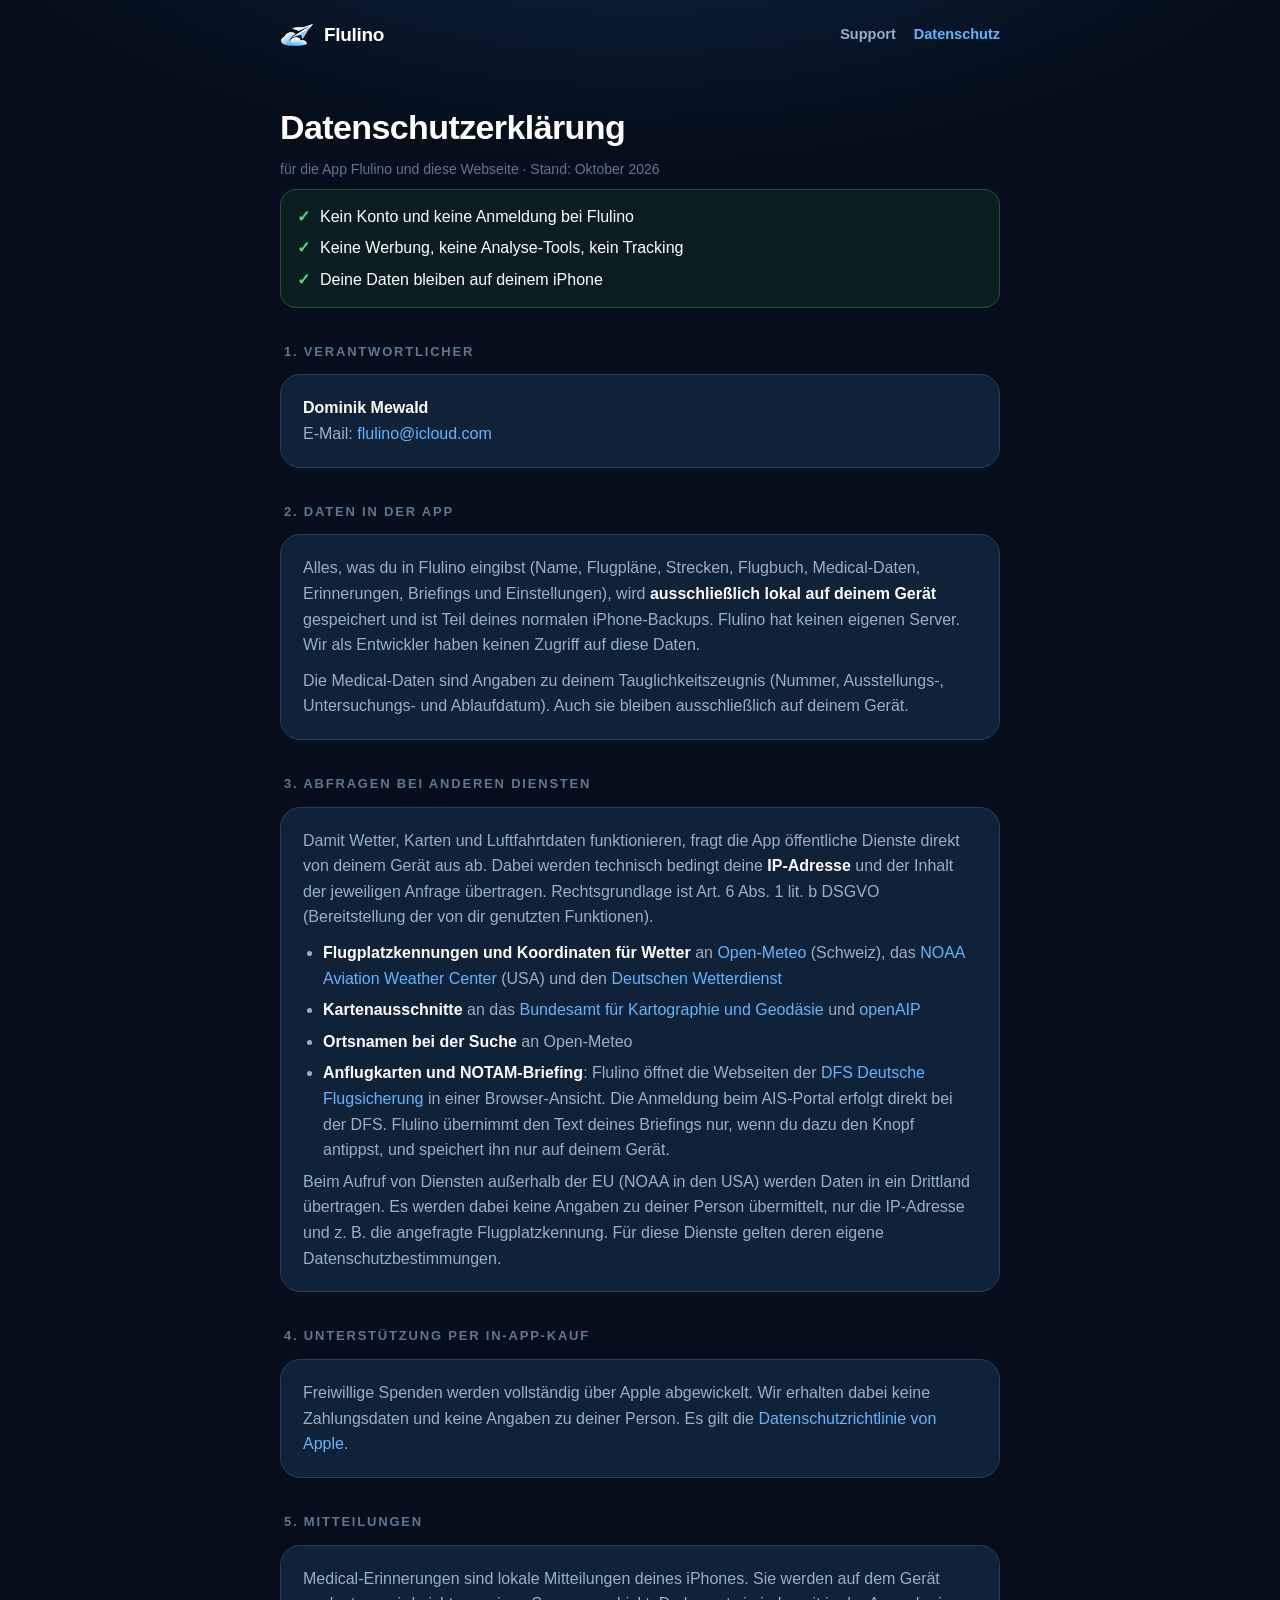
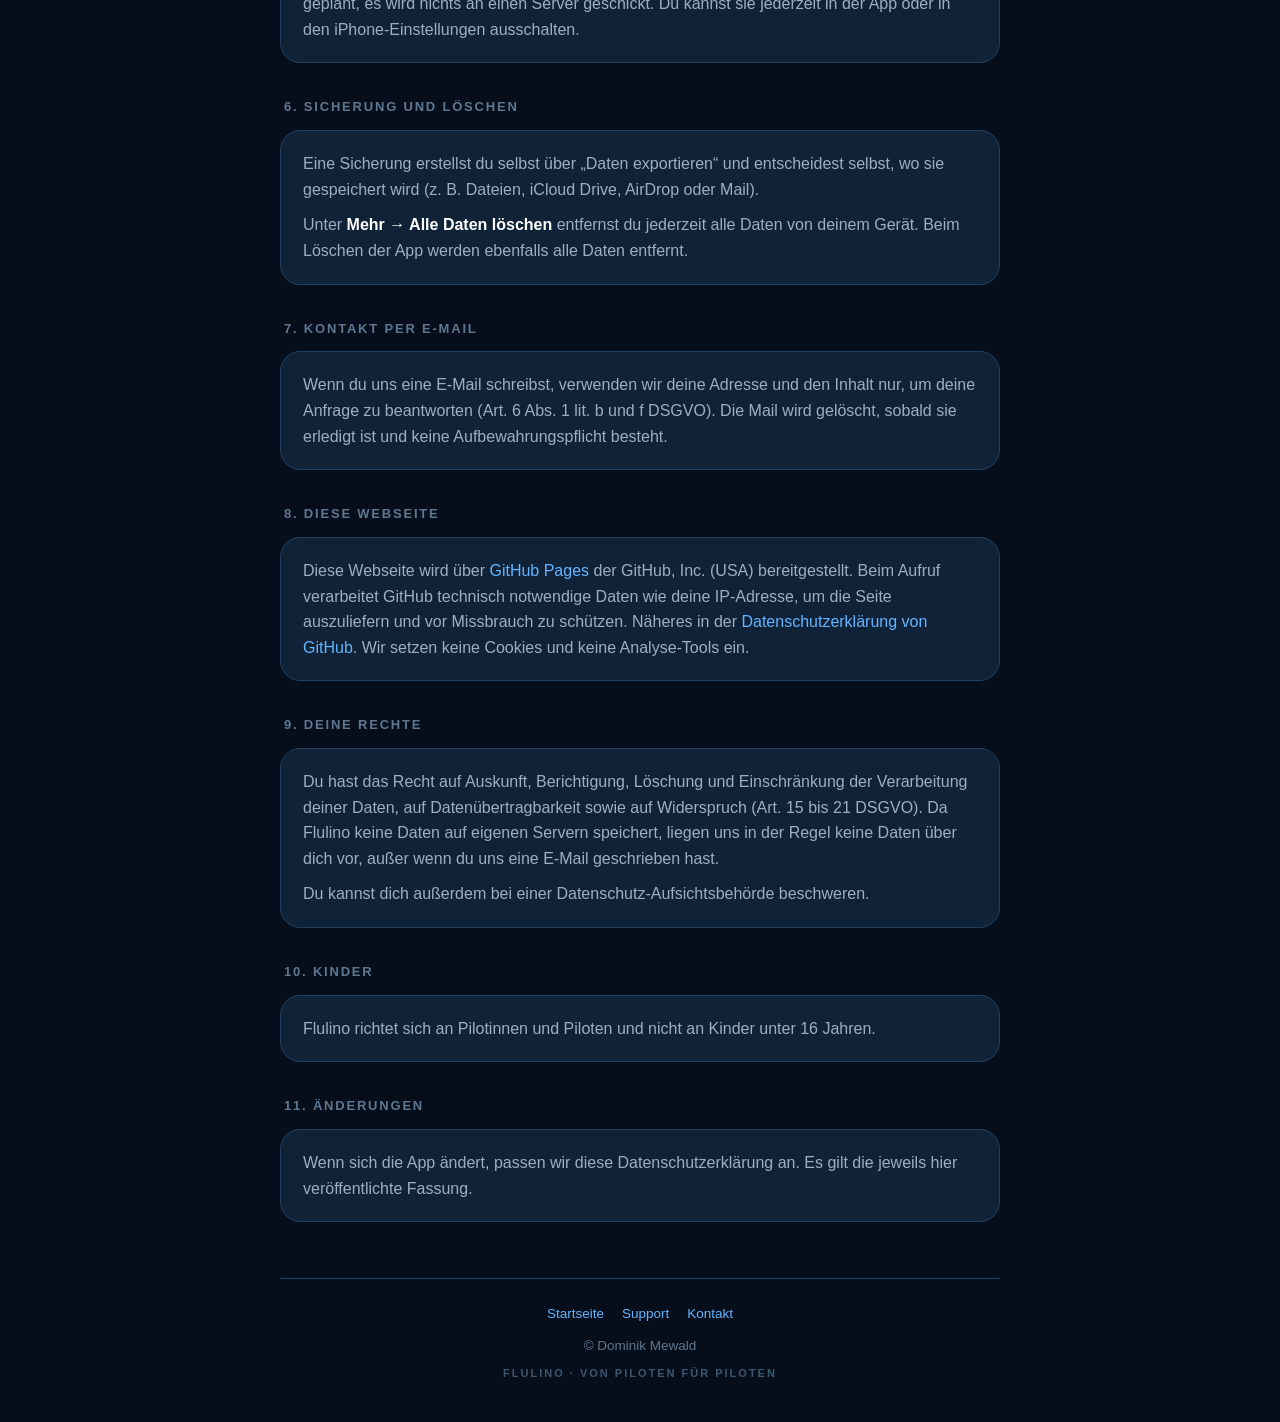
==== datenschutz.html @ 93107a93 "Add files via upload" ====
<!doctype html>
<html lang="de">
<head>
  <meta charset="utf-8">
  <meta name="viewport" content="width=device-width, initial-scale=1">
  <title>Datenschutz · Flulino</title>
  <meta name="description" content="Datenschutzerklärung der App Flulino und dieser Webseite.">
  <meta name="theme-color" content="#050E1A">
  <link rel="icon" href="favicon.png">
  <link rel="stylesheet" href="style.css">
</head>
<body>
  <div class="wrap doc">
    <nav>
      <a class="brand" href="./"><img src="logo.png" alt="">Flulino</a>
      <div class="links"><a href="./#support">Support</a><a class="active" href="datenschutz.html">Datenschutz</a></div>
    </nav>

    <h1>Datenschutzerklärung</h1>
    <div class="stand">für die App Flulino und diese Webseite · Stand: Oktober 2026</div>

    <div class="good">
      <div>Kein Konto und keine Anmeldung bei Flulino</div>
      <div>Keine Werbung, keine Analyse-Tools, kein Tracking</div>
      <div>Deine Daten bleiben auf deinem iPhone</div>
    </div>

    <h2>1. Verantwortlicher</h2>
    <div class="card">
      <p><b>Dominik Mewald</b><br>E-Mail: <a href="mailto:flulino@icloud.com">flulino@icloud.com</a></p>
    </div>

    <h2>2. Daten in der App</h2>
    <div class="card">
      <p>Alles, was du in Flulino eingibst (Name, Flugpläne, Strecken, Flugbuch, Medical-Daten, Erinnerungen, Briefings und Einstellungen), wird <b>ausschließlich lokal auf deinem Gerät</b> gespeichert und ist Teil deines normalen iPhone-Backups. Flulino hat keinen eigenen Server. Wir als Entwickler haben keinen Zugriff auf diese Daten.</p>
      <p>Die Medical-Daten sind Angaben zu deinem Tauglichkeitszeugnis (Nummer, Ausstellungs-, Untersuchungs- und Ablaufdatum). Auch sie bleiben ausschließlich auf deinem Gerät.</p>
    </div>

    <h2>3. Abfragen bei anderen Diensten</h2>
    <div class="card">
      <p>Damit Wetter, Karten und Luftfahrtdaten funktionieren, fragt die App öffentliche Dienste direkt von deinem Gerät aus ab. Dabei werden technisch bedingt deine <b>IP-Adresse</b> und der Inhalt der jeweiligen Anfrage übertragen. Rechtsgrundlage ist Art. 6 Abs. 1 lit. b DSGVO (Bereitstellung der von dir genutzten Funktionen).</p>
      <ul>
        <li><b>Flugplatzkennungen und Koordinaten für Wetter</b> an <a href="https://open-meteo.com/en/terms">Open-Meteo</a> (Schweiz), das <a href="https://aviationweather.gov">NOAA Aviation Weather Center</a> (USA) und den <a href="https://www.dwd.de">Deutschen Wetterdienst</a></li>
        <li><b>Kartenausschnitte</b> an das <a href="https://www.bkg.bund.de">Bundesamt für Kartographie und Geodäsie</a> und <a href="https://www.openaip.net">openAIP</a></li>
        <li><b>Ortsnamen bei der Suche</b> an Open-Meteo</li>
        <li><b>Anflugkarten und NOTAM-Briefing</b>: Flulino öffnet die Webseiten der <a href="https://www.dfs.de">DFS Deutsche Flugsicherung</a> in einer Browser-Ansicht. Die Anmeldung beim AIS-Portal erfolgt direkt bei der DFS. Flulino übernimmt den Text deines Briefings nur, wenn du dazu den Knopf antippst, und speichert ihn nur auf deinem Gerät.</li>
      </ul>
      <p>Beim Aufruf von Diensten außerhalb der EU (NOAA in den USA) werden Daten in ein Drittland übertragen. Es werden dabei keine Angaben zu deiner Person übermittelt, nur die IP-Adresse und z. B. die angefragte Flugplatzkennung. Für diese Dienste gelten deren eigene Datenschutzbestimmungen.</p>
    </div>

    <h2>4. Unterstützung per In-App-Kauf</h2>
    <div class="card">
      <p>Freiwillige Spenden werden vollständig über Apple abgewickelt. Wir erhalten dabei keine Zahlungsdaten und keine Angaben zu deiner Person. Es gilt die <a href="https://www.apple.com/legal/privacy/">Datenschutzrichtlinie von Apple</a>.</p>
    </div>

    <h2>5. Mitteilungen</h2>
    <div class="card">
      <p>Medical-Erinnerungen sind lokale Mitteilungen deines iPhones. Sie werden auf dem Gerät geplant, es wird nichts an einen Server geschickt. Du kannst sie jederzeit in der App oder in den iPhone-Einstellungen ausschalten.</p>
    </div>

    <h2>6. Sicherung und Löschen</h2>
    <div class="card">
      <p>Eine Sicherung erstellst du selbst über „Daten exportieren“ und entscheidest selbst, wo sie gespeichert wird (z. B. Dateien, iCloud Drive, AirDrop oder Mail).</p>
      <p>Unter <b>Mehr → Alle Daten löschen</b> entfernst du jederzeit alle Daten von deinem Gerät. Beim Löschen der App werden ebenfalls alle Daten entfernt.</p>
    </div>

    <h2>7. Kontakt per E-Mail</h2>
    <div class="card">
      <p>Wenn du uns eine E-Mail schreibst, verwenden wir deine Adresse und den Inhalt nur, um deine Anfrage zu beantworten (Art. 6 Abs. 1 lit. b und f DSGVO). Die Mail wird gelöscht, sobald sie erledigt ist und keine Aufbewahrungspflicht besteht.</p>
    </div>

    <h2>8. Diese Webseite</h2>
    <div class="card">
      <p>Diese Webseite wird über <a href="https://pages.github.com">GitHub Pages</a> der GitHub, Inc. (USA) bereitgestellt. Beim Aufruf verarbeitet GitHub technisch notwendige Daten wie deine IP-Adresse, um die Seite auszuliefern und vor Missbrauch zu schützen. Näheres in der <a href="https://docs.github.com/site-policy/privacy-policies/github-general-privacy-statement">Datenschutzerklärung von GitHub</a>. Wir setzen keine Cookies und keine Analyse-Tools ein.</p>
    </div>

    <h2>9. Deine Rechte</h2>
    <div class="card">
      <p>Du hast das Recht auf Auskunft, Berichtigung, Löschung und Einschränkung der Verarbeitung deiner Daten, auf Datenübertragbarkeit sowie auf Widerspruch (Art. 15 bis 21 DSGVO). Da Flulino keine Daten auf eigenen Servern speichert, liegen uns in der Regel keine Daten über dich vor, außer wenn du uns eine E-Mail geschrieben hast.</p>
      <p>Du kannst dich außerdem bei einer Datenschutz-Aufsichtsbehörde beschweren.</p>
    </div>

    <h2>10. Kinder</h2>
    <div class="card">
      <p>Flulino richtet sich an Pilotinnen und Piloten und nicht an Kinder unter 16 Jahren.</p>
    </div>

    <h2>11. Änderungen</h2>
    <div class="card">
      <p>Wenn sich die App ändert, passen wir diese Datenschutzerklärung an. Es gilt die jeweils hier veröffentlichte Fassung.</p>
    </div>

    <footer>
      <div class="links"><a href="./">Startseite</a><a href="./#support">Support</a><a href="mailto:flulino@icloud.com">Kontakt</a></div>
      © Dominik Mewald
      <div class="tag">FLULINO · VON PILOTEN FÜR PILOTEN</div>
    </footer>
  </div>
</body>
</html>
---- style.css ----
:root {
  --bg: #050E1A; --bg2: #081424; --card: #102238; --card-soft: #0D1C2F; --border: #22405F;
  --text: #FFFFFF; --muted: #9AAFC5; --faint: #5F7790; --blue: #3B82C4; --light: #64B5FF;
  --yellow: #FACC15; --green: #4ADE80; --pink: #FF7A90;
}
* { box-sizing: border-box; }
html { -webkit-text-size-adjust: 100%; }
body {
  margin: 0; background: radial-gradient(1200px 600px at 50% -200px, #0F2A4A 0%, var(--bg) 60%) no-repeat, var(--bg);
  color: var(--muted); font: 16px/1.6 -apple-system, BlinkMacSystemFont, "SF Pro Text", "Segoe UI", Roboto, Helvetica, Arial, sans-serif;
}
a { color: var(--light); text-decoration: none; }
a:hover { text-decoration: underline; }
.wrap { max-width: 760px; margin: 0 auto; padding: 0 20px; }

nav { display: flex; align-items: center; justify-content: space-between; padding: 18px 0; }
nav .brand { display: flex; align-items: center; gap: 10px; color: var(--text); font-weight: 800; font-size: 19px; letter-spacing: -0.3px; }
nav .brand img { width: 34px; height: 34px; }
nav .links { display: flex; gap: 18px; font-size: 14.5px; font-weight: 600; }
nav .links a { color: var(--muted); }
nav .links a:hover, nav .links a.active { color: var(--light); text-decoration: none; }

.hero { text-align: center; padding: 48px 0 28px; }
.hero img { width: 132px; height: 132px; }
.hero h1 { color: var(--text); font-size: 46px; line-height: 1.1; letter-spacing: -1px; margin: 14px 0 8px; }
.hero p.lead { font-size: 19px; color: var(--muted); max-width: 520px; margin: 0 auto; }
.kicker { color: var(--light); font-size: 12px; font-weight: 800; letter-spacing: 2px; margin-top: 18px; }
.pills { display: flex; flex-wrap: wrap; gap: 8px; justify-content: center; margin-top: 22px; }
.pill { background: rgba(100,181,255,.12); color: var(--light); border-radius: 999px; padding: 6px 13px; font-size: 13.5px; font-weight: 700; }

h2 { color: var(--text); font-size: 13px; letter-spacing: 1.8px; text-transform: uppercase; margin: 44px 0 12px 4px; color: var(--faint); font-weight: 800; }
.card { background: var(--card); border: 1px solid var(--border); border-radius: 20px; padding: 20px 22px; }
.card + .card { margin-top: 12px; }
.card h3 { color: var(--text); font-size: 18px; margin: 0 0 6px; }
.card p { margin: 0 0 10px; } .card p:last-child { margin-bottom: 0; }

.grid { display: grid; grid-template-columns: repeat(2, 1fr); gap: 12px; }
.feature { background: var(--card); border: 1px solid var(--border); border-radius: 18px; padding: 16px 18px; }
.feature .ico { width: 40px; height: 40px; border-radius: 12px; background: rgba(100,181,255,.12); display: grid; place-items: center; font-size: 20px; margin-bottom: 10px; }
.feature b { color: var(--text); display: block; font-size: 15.5px; }
.feature span { font-size: 14px; }

.notice { display: flex; gap: 12px; align-items: flex-start; background: rgba(250,204,21,.08); border: 1px solid rgba(250,204,21,.3); color: #FDE68A; border-radius: 16px; padding: 14px 16px; margin-top: 12px; font-size: 15px; }
.good { background: rgba(74,222,128,.08); border: 1px solid rgba(74,222,128,.25); border-radius: 16px; padding: 14px 16px; }
.good div { display: flex; gap: 10px; color: var(--text); } .good div + div { margin-top: 6px; }
.good div::before { content: "✓"; color: var(--green); font-weight: 900; }

.contact { display: flex; align-items: center; gap: 16px; background: rgba(59,130,196,.16); border: 1px solid rgba(100,181,255,.35); border-radius: 20px; padding: 20px 22px; }
.contact .ico { width: 48px; height: 48px; border-radius: 14px; background: rgba(100,181,255,.16); display: grid; place-items: center; font-size: 22px; flex-shrink: 0; }
.contact b { color: var(--text); display: block; font-size: 17px; }
.btn { display: inline-block; background: var(--blue); color: #fff; font-weight: 800; border-radius: 12px; padding: 11px 18px; margin-top: 10px; }
.btn:hover { text-decoration: none; filter: brightness(1.1); }

details { background: var(--card); border: 1px solid var(--border); border-radius: 16px; padding: 0 18px; }
details + details { margin-top: 10px; }
summary { cursor: pointer; list-style: none; color: var(--text); font-weight: 700; padding: 15px 0; display: flex; justify-content: space-between; gap: 12px; }
summary::-webkit-details-marker { display: none; }
summary::after { content: "⌄"; color: var(--faint); transition: transform .2s; }
details[open] summary::after { transform: rotate(180deg); color: var(--light); }
details p { margin: 0 0 15px; }

.doc h1 { color: var(--text); font-size: 34px; letter-spacing: -0.6px; margin: 30px 0 4px; }
.doc .stand { color: var(--faint); font-size: 14px; margin-bottom: 8px; }
.doc h2 { margin-top: 34px; }
.doc ul { padding-left: 20px; margin: 8px 0 0; } .doc li { margin: 6px 0; }
.doc b { color: var(--text); }

footer { border-top: 1px solid var(--border); margin-top: 56px; padding: 24px 0 40px; text-align: center; font-size: 13.5px; color: var(--faint); }
footer .links { display: flex; gap: 18px; justify-content: center; flex-wrap: wrap; margin-bottom: 10px; }
footer .tag { letter-spacing: 2px; font-size: 11px; font-weight: 700; color: #3E5670; margin-top: 8px; }

@media (max-width: 560px) {
  .hero h1 { font-size: 38px; } .hero p.lead { font-size: 17px; }
  .doc h1 { font-size: 28px; }
  .grid { grid-template-columns: 1fr; }
  nav .links { gap: 14px; font-size: 14px; }
  .contact { flex-direction: column; align-items: flex-start; }
}
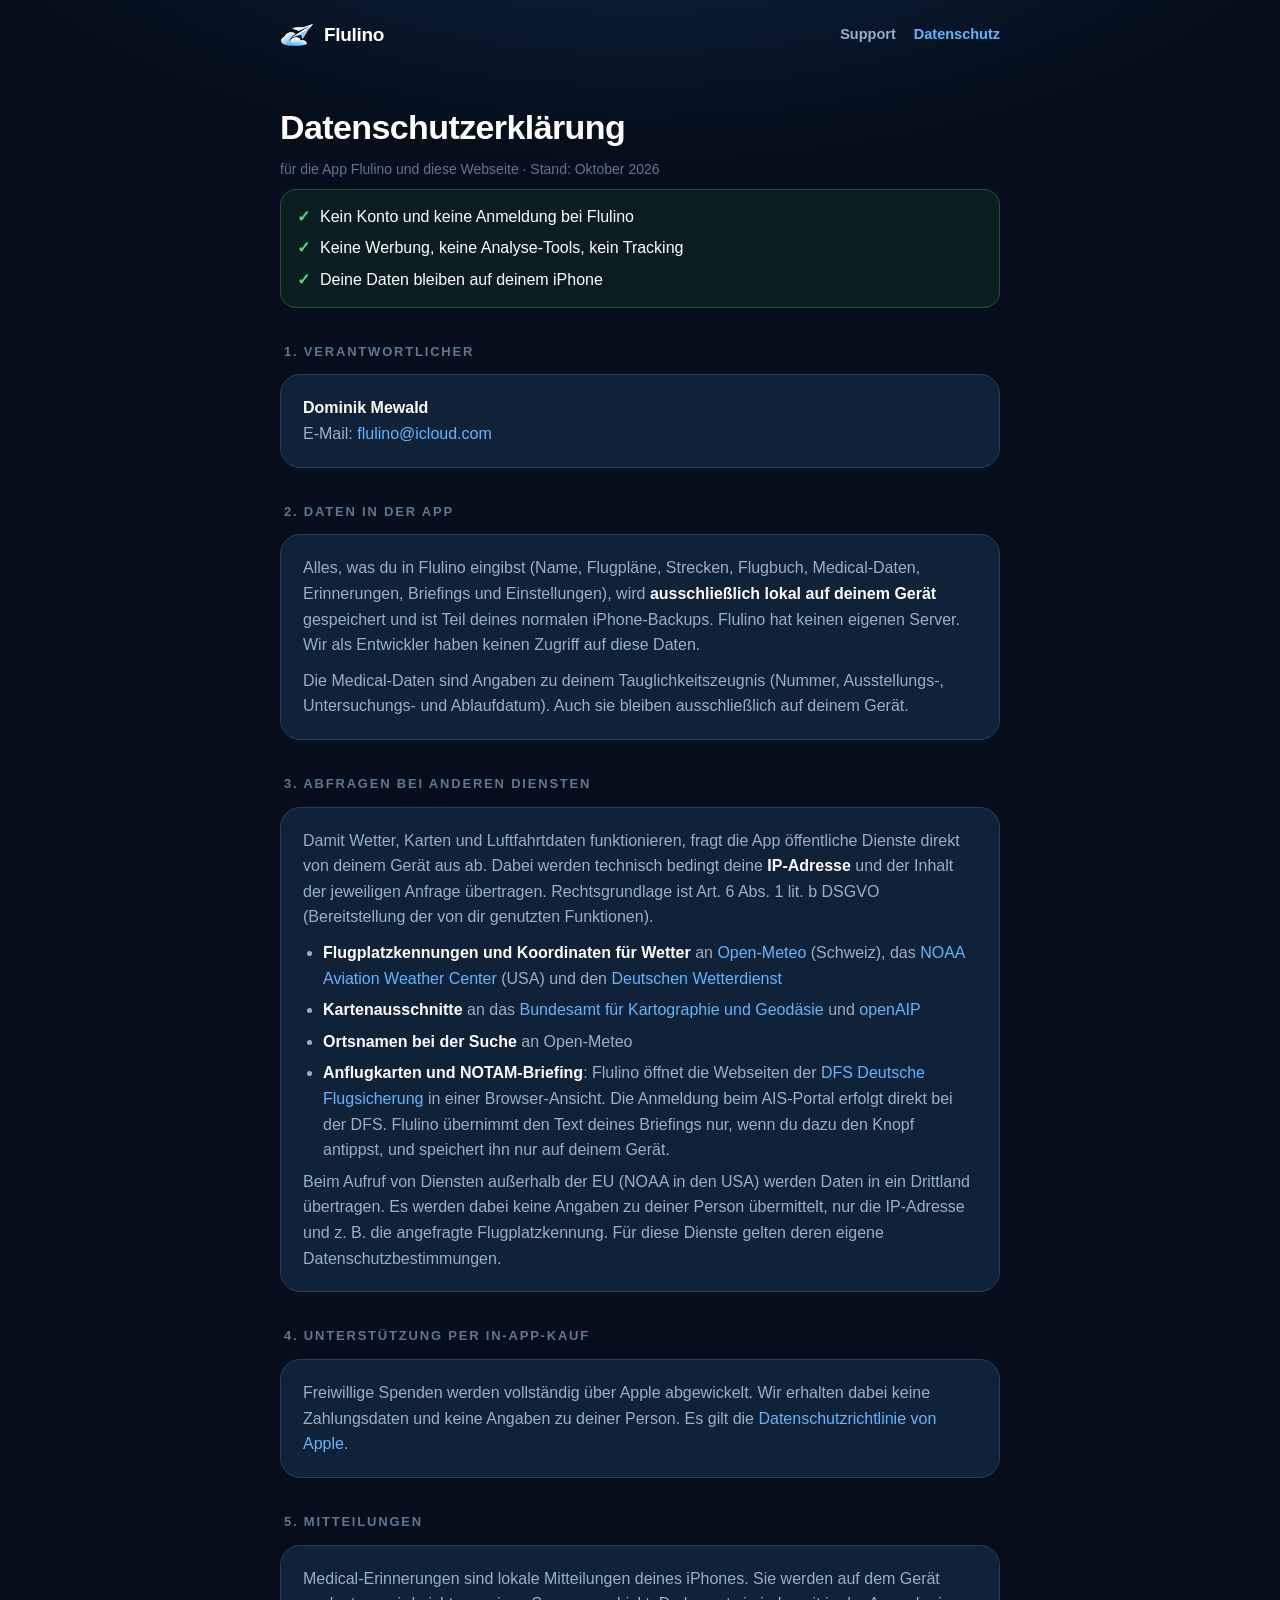
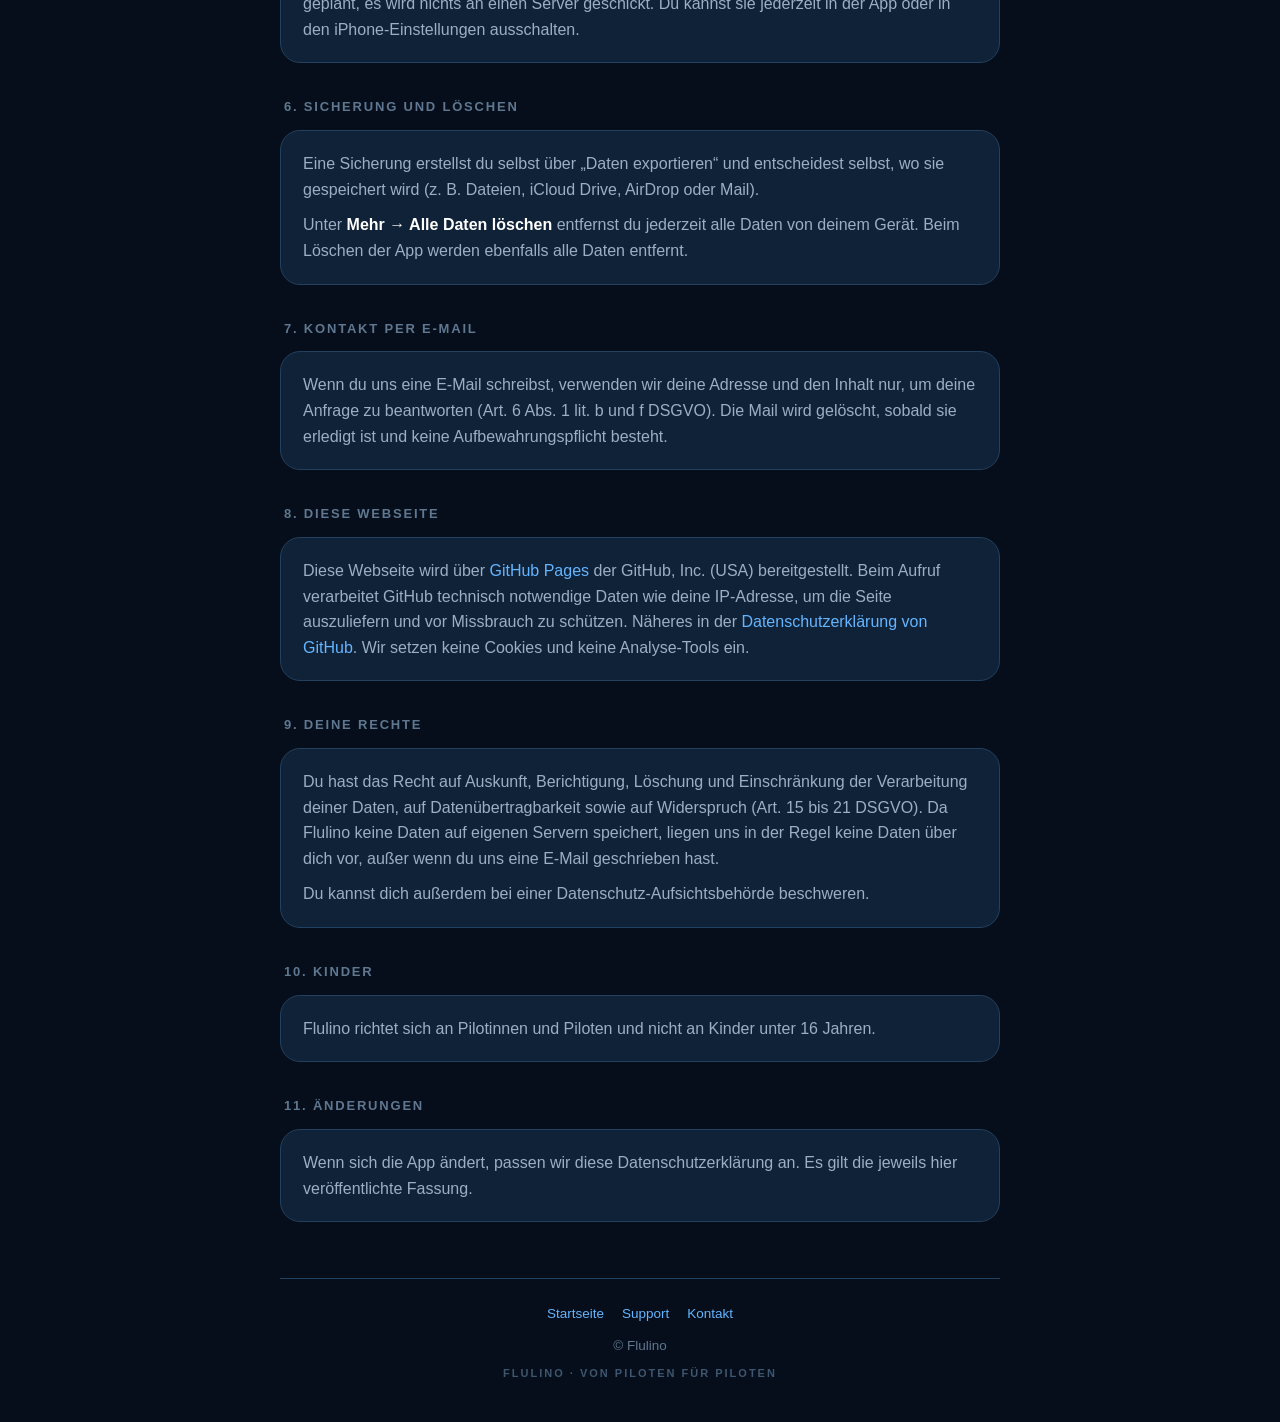
==== commit 58424c37: "Add files via upload" ====
--- a/datenschutz.html
+++ b/datenschutz.html
@@ -92,7 +92,7 @@
 
     <footer>
       <div class="links"><a href="./">Startseite</a><a href="./#support">Support</a><a href="mailto:flulino@icloud.com">Kontakt</a></div>
-      © Dominik Mewald
+      © Flulino
       <div class="tag">FLULINO · VON PILOTEN FÜR PILOTEN</div>
     </footer>
   </div>
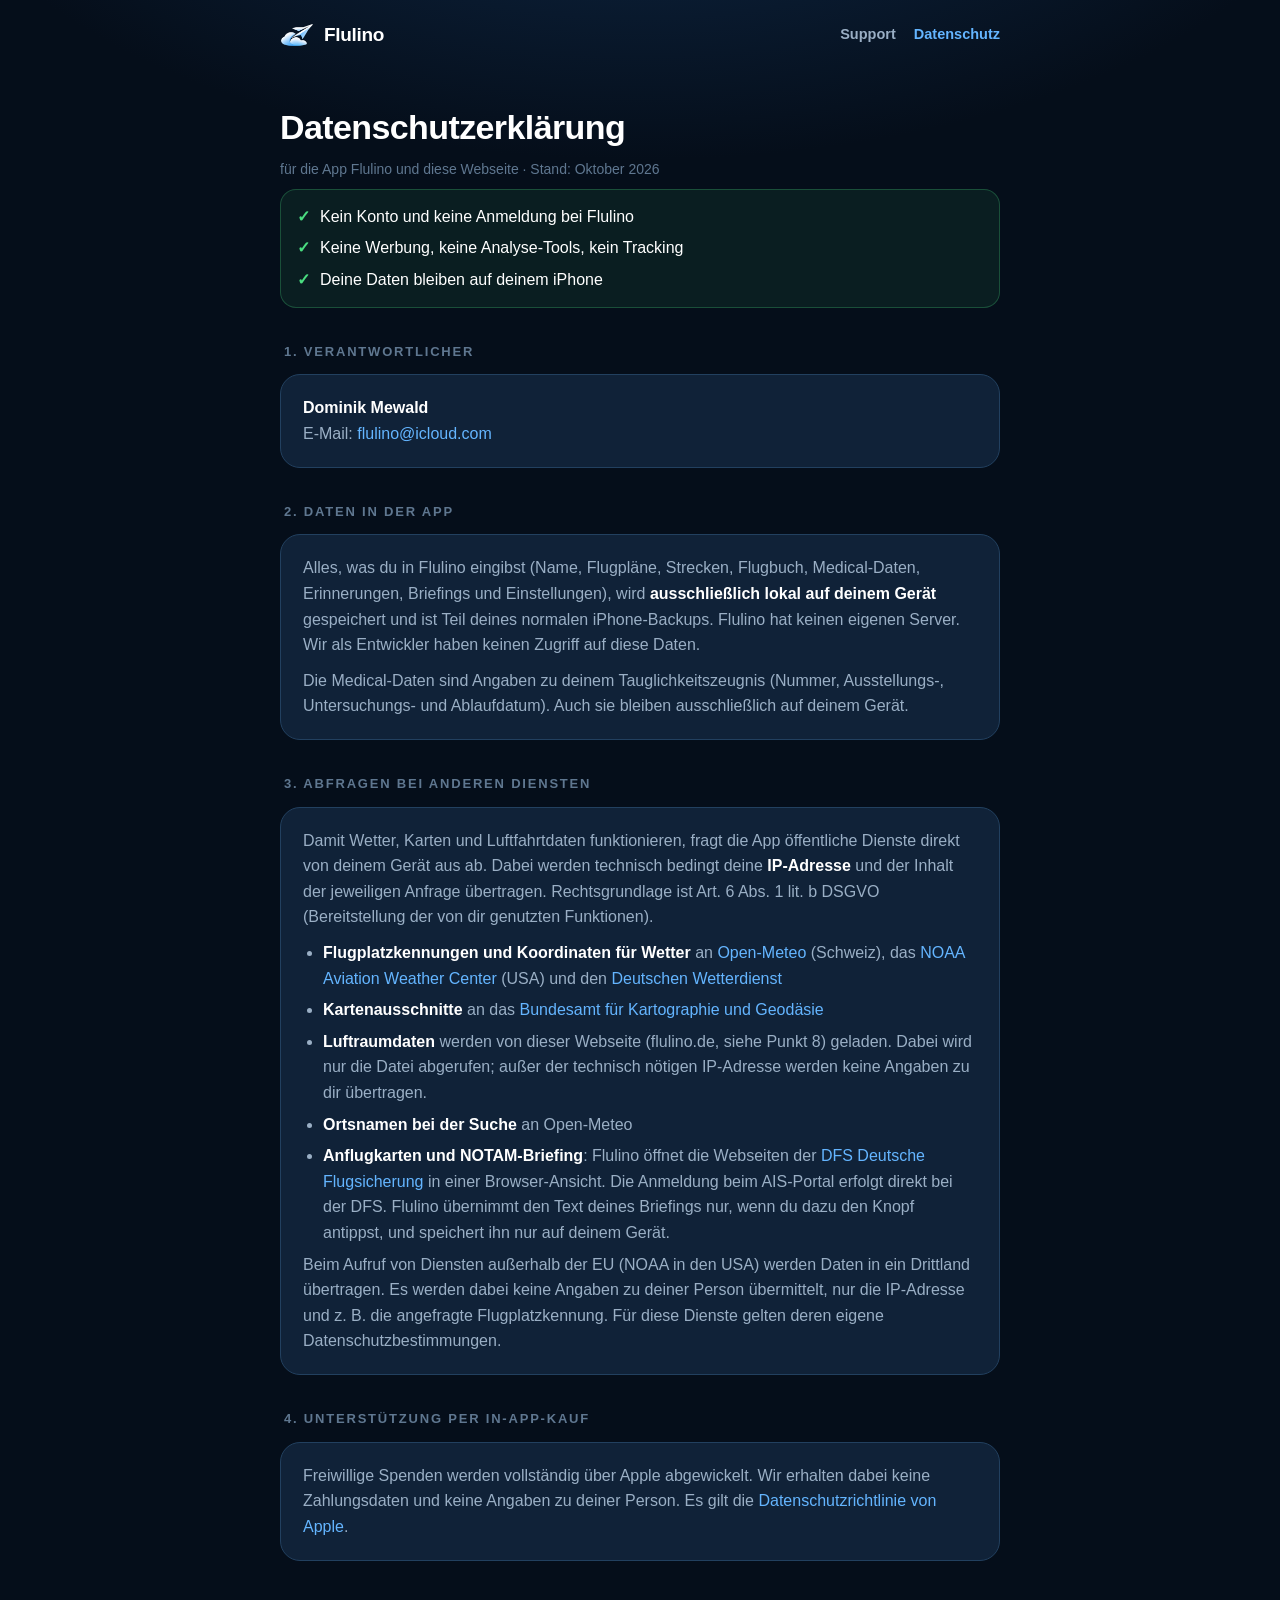
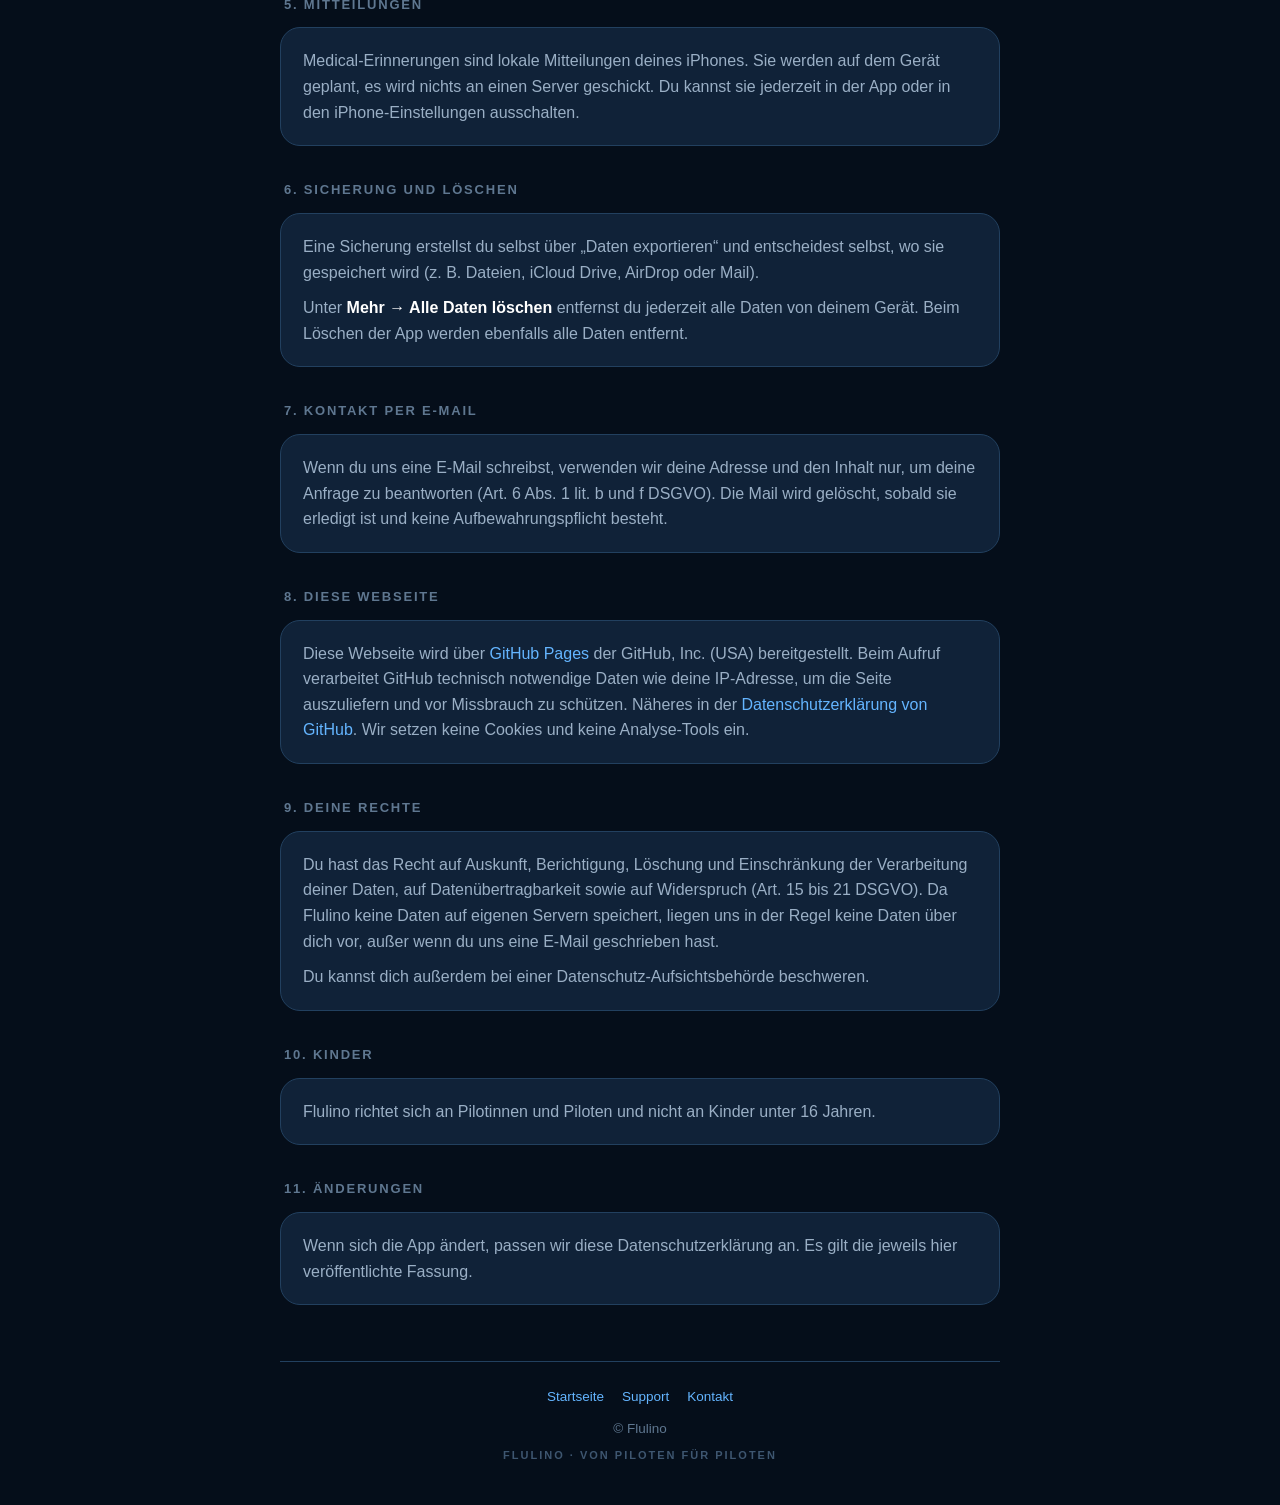
==== commit 9460ab50: "Add files via upload" ====
--- a/datenschutz.html
+++ b/datenschutz.html
@@ -41,7 +41,8 @@
       <p>Damit Wetter, Karten und Luftfahrtdaten funktionieren, fragt die App öffentliche Dienste direkt von deinem Gerät aus ab. Dabei werden technisch bedingt deine <b>IP-Adresse</b> und der Inhalt der jeweiligen Anfrage übertragen. Rechtsgrundlage ist Art. 6 Abs. 1 lit. b DSGVO (Bereitstellung der von dir genutzten Funktionen).</p>
       <ul>
         <li><b>Flugplatzkennungen und Koordinaten für Wetter</b> an <a href="https://open-meteo.com/en/terms">Open-Meteo</a> (Schweiz), das <a href="https://aviationweather.gov">NOAA Aviation Weather Center</a> (USA) und den <a href="https://www.dwd.de">Deutschen Wetterdienst</a></li>
-        <li><b>Kartenausschnitte</b> an das <a href="https://www.bkg.bund.de">Bundesamt für Kartographie und Geodäsie</a> und <a href="https://www.openaip.net">openAIP</a></li>
+        <li><b>Kartenausschnitte</b> an das <a href="https://www.bkg.bund.de">Bundesamt für Kartographie und Geodäsie</a></li>
+        <li><b>Luftraumdaten</b> werden von dieser Webseite (flulino.de, siehe Punkt 8) geladen. Dabei wird nur die Datei abgerufen; außer der technisch nötigen IP-Adresse werden keine Angaben zu dir übertragen.</li>
         <li><b>Ortsnamen bei der Suche</b> an Open-Meteo</li>
         <li><b>Anflugkarten und NOTAM-Briefing</b>: Flulino öffnet die Webseiten der <a href="https://www.dfs.de">DFS Deutsche Flugsicherung</a> in einer Browser-Ansicht. Die Anmeldung beim AIS-Portal erfolgt direkt bei der DFS. Flulino übernimmt den Text deines Briefings nur, wenn du dazu den Knopf antippst, und speichert ihn nur auf deinem Gerät.</li>
       </ul>
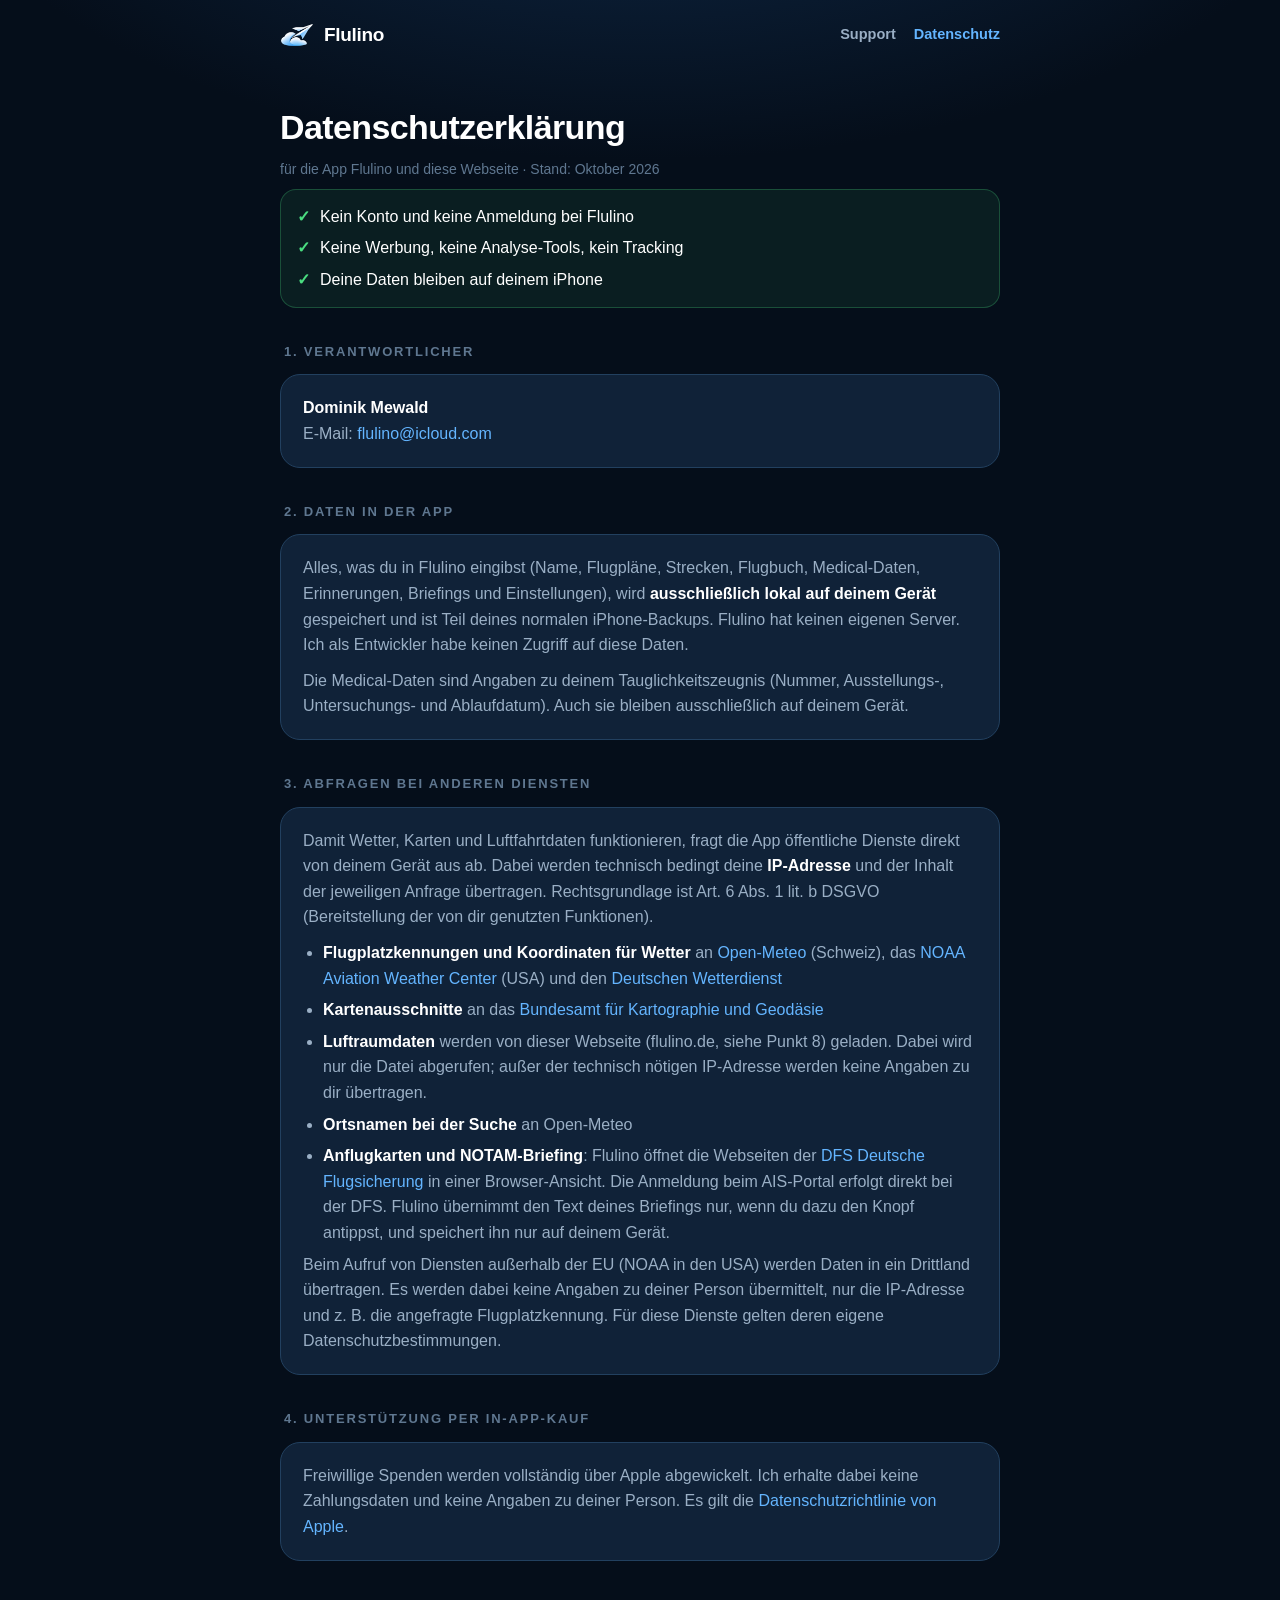
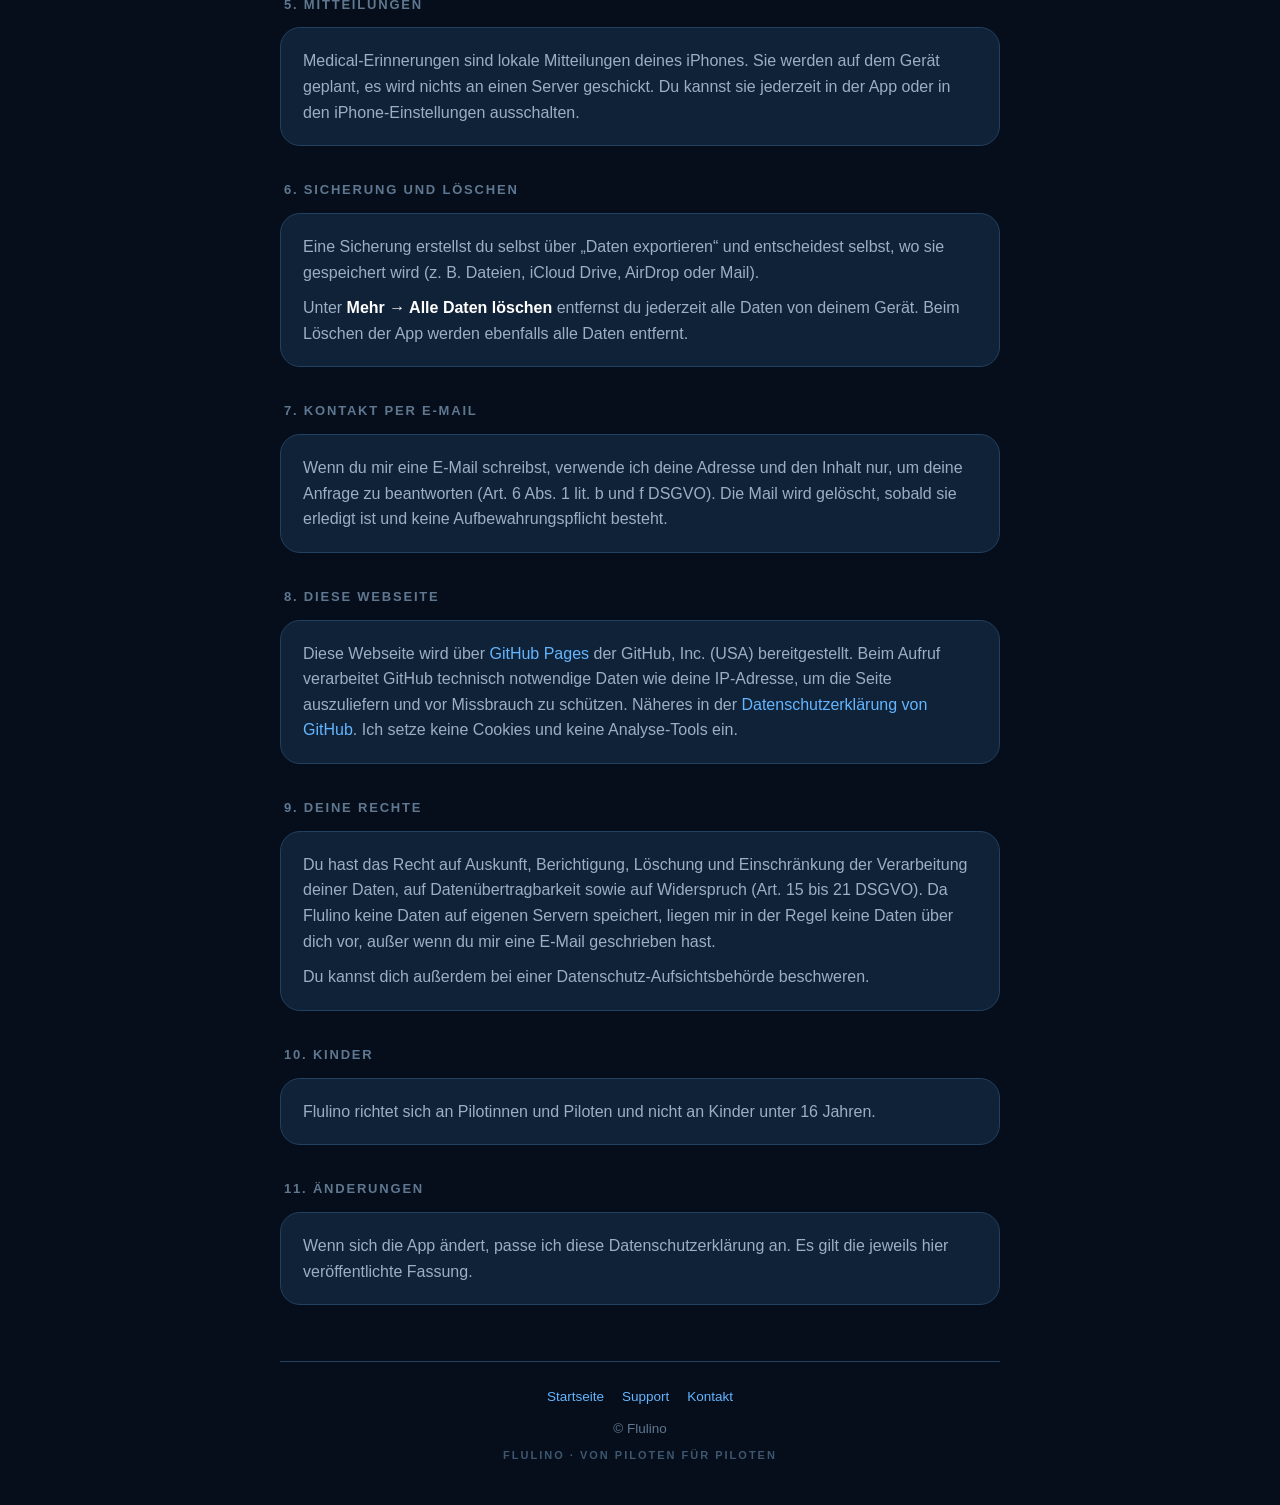
==== commit 6f8a0aea: "Add files via upload" ====
--- a/datenschutz.html
+++ b/datenschutz.html
@@ -32,7 +32,7 @@
 
     <h2>2. Daten in der App</h2>
     <div class="card">
-      <p>Alles, was du in Flulino eingibst (Name, Flugpläne, Strecken, Flugbuch, Medical-Daten, Erinnerungen, Briefings und Einstellungen), wird <b>ausschließlich lokal auf deinem Gerät</b> gespeichert und ist Teil deines normalen iPhone-Backups. Flulino hat keinen eigenen Server. Wir als Entwickler haben keinen Zugriff auf diese Daten.</p>
+      <p>Alles, was du in Flulino eingibst (Name, Flugpläne, Strecken, Flugbuch, Medical-Daten, Erinnerungen, Briefings und Einstellungen), wird <b>ausschließlich lokal auf deinem Gerät</b> gespeichert und ist Teil deines normalen iPhone-Backups. Flulino hat keinen eigenen Server. Ich als Entwickler habe keinen Zugriff auf diese Daten.</p>
       <p>Die Medical-Daten sind Angaben zu deinem Tauglichkeitszeugnis (Nummer, Ausstellungs-, Untersuchungs- und Ablaufdatum). Auch sie bleiben ausschließlich auf deinem Gerät.</p>
     </div>
 
@@ -51,7 +51,7 @@
 
     <h2>4. Unterstützung per In-App-Kauf</h2>
     <div class="card">
-      <p>Freiwillige Spenden werden vollständig über Apple abgewickelt. Wir erhalten dabei keine Zahlungsdaten und keine Angaben zu deiner Person. Es gilt die <a href="https://www.apple.com/legal/privacy/">Datenschutzrichtlinie von Apple</a>.</p>
+      <p>Freiwillige Spenden werden vollständig über Apple abgewickelt. Ich erhalte dabei keine Zahlungsdaten und keine Angaben zu deiner Person. Es gilt die <a href="https://www.apple.com/legal/privacy/">Datenschutzrichtlinie von Apple</a>.</p>
     </div>
 
     <h2>5. Mitteilungen</h2>
@@ -67,17 +67,17 @@
 
     <h2>7. Kontakt per E-Mail</h2>
     <div class="card">
-      <p>Wenn du uns eine E-Mail schreibst, verwenden wir deine Adresse und den Inhalt nur, um deine Anfrage zu beantworten (Art. 6 Abs. 1 lit. b und f DSGVO). Die Mail wird gelöscht, sobald sie erledigt ist und keine Aufbewahrungspflicht besteht.</p>
+      <p>Wenn du mir eine E-Mail schreibst, verwende ich deine Adresse und den Inhalt nur, um deine Anfrage zu beantworten (Art. 6 Abs. 1 lit. b und f DSGVO). Die Mail wird gelöscht, sobald sie erledigt ist und keine Aufbewahrungspflicht besteht.</p>
     </div>
 
     <h2>8. Diese Webseite</h2>
     <div class="card">
-      <p>Diese Webseite wird über <a href="https://pages.github.com">GitHub Pages</a> der GitHub, Inc. (USA) bereitgestellt. Beim Aufruf verarbeitet GitHub technisch notwendige Daten wie deine IP-Adresse, um die Seite auszuliefern und vor Missbrauch zu schützen. Näheres in der <a href="https://docs.github.com/site-policy/privacy-policies/github-general-privacy-statement">Datenschutzerklärung von GitHub</a>. Wir setzen keine Cookies und keine Analyse-Tools ein.</p>
+      <p>Diese Webseite wird über <a href="https://pages.github.com">GitHub Pages</a> der GitHub, Inc. (USA) bereitgestellt. Beim Aufruf verarbeitet GitHub technisch notwendige Daten wie deine IP-Adresse, um die Seite auszuliefern und vor Missbrauch zu schützen. Näheres in der <a href="https://docs.github.com/site-policy/privacy-policies/github-general-privacy-statement">Datenschutzerklärung von GitHub</a>. Ich setze keine Cookies und keine Analyse-Tools ein.</p>
     </div>
 
     <h2>9. Deine Rechte</h2>
     <div class="card">
-      <p>Du hast das Recht auf Auskunft, Berichtigung, Löschung und Einschränkung der Verarbeitung deiner Daten, auf Datenübertragbarkeit sowie auf Widerspruch (Art. 15 bis 21 DSGVO). Da Flulino keine Daten auf eigenen Servern speichert, liegen uns in der Regel keine Daten über dich vor, außer wenn du uns eine E-Mail geschrieben hast.</p>
+      <p>Du hast das Recht auf Auskunft, Berichtigung, Löschung und Einschränkung der Verarbeitung deiner Daten, auf Datenübertragbarkeit sowie auf Widerspruch (Art. 15 bis 21 DSGVO). Da Flulino keine Daten auf eigenen Servern speichert, liegen mir in der Regel keine Daten über dich vor, außer wenn du mir eine E-Mail geschrieben hast.</p>
       <p>Du kannst dich außerdem bei einer Datenschutz-Aufsichtsbehörde beschweren.</p>
     </div>
 
@@ -88,7 +88,7 @@
 
     <h2>11. Änderungen</h2>
     <div class="card">
-      <p>Wenn sich die App ändert, passen wir diese Datenschutzerklärung an. Es gilt die jeweils hier veröffentlichte Fassung.</p>
+      <p>Wenn sich die App ändert, passe ich diese Datenschutzerklärung an. Es gilt die jeweils hier veröffentlichte Fassung.</p>
     </div>
 
     <footer>
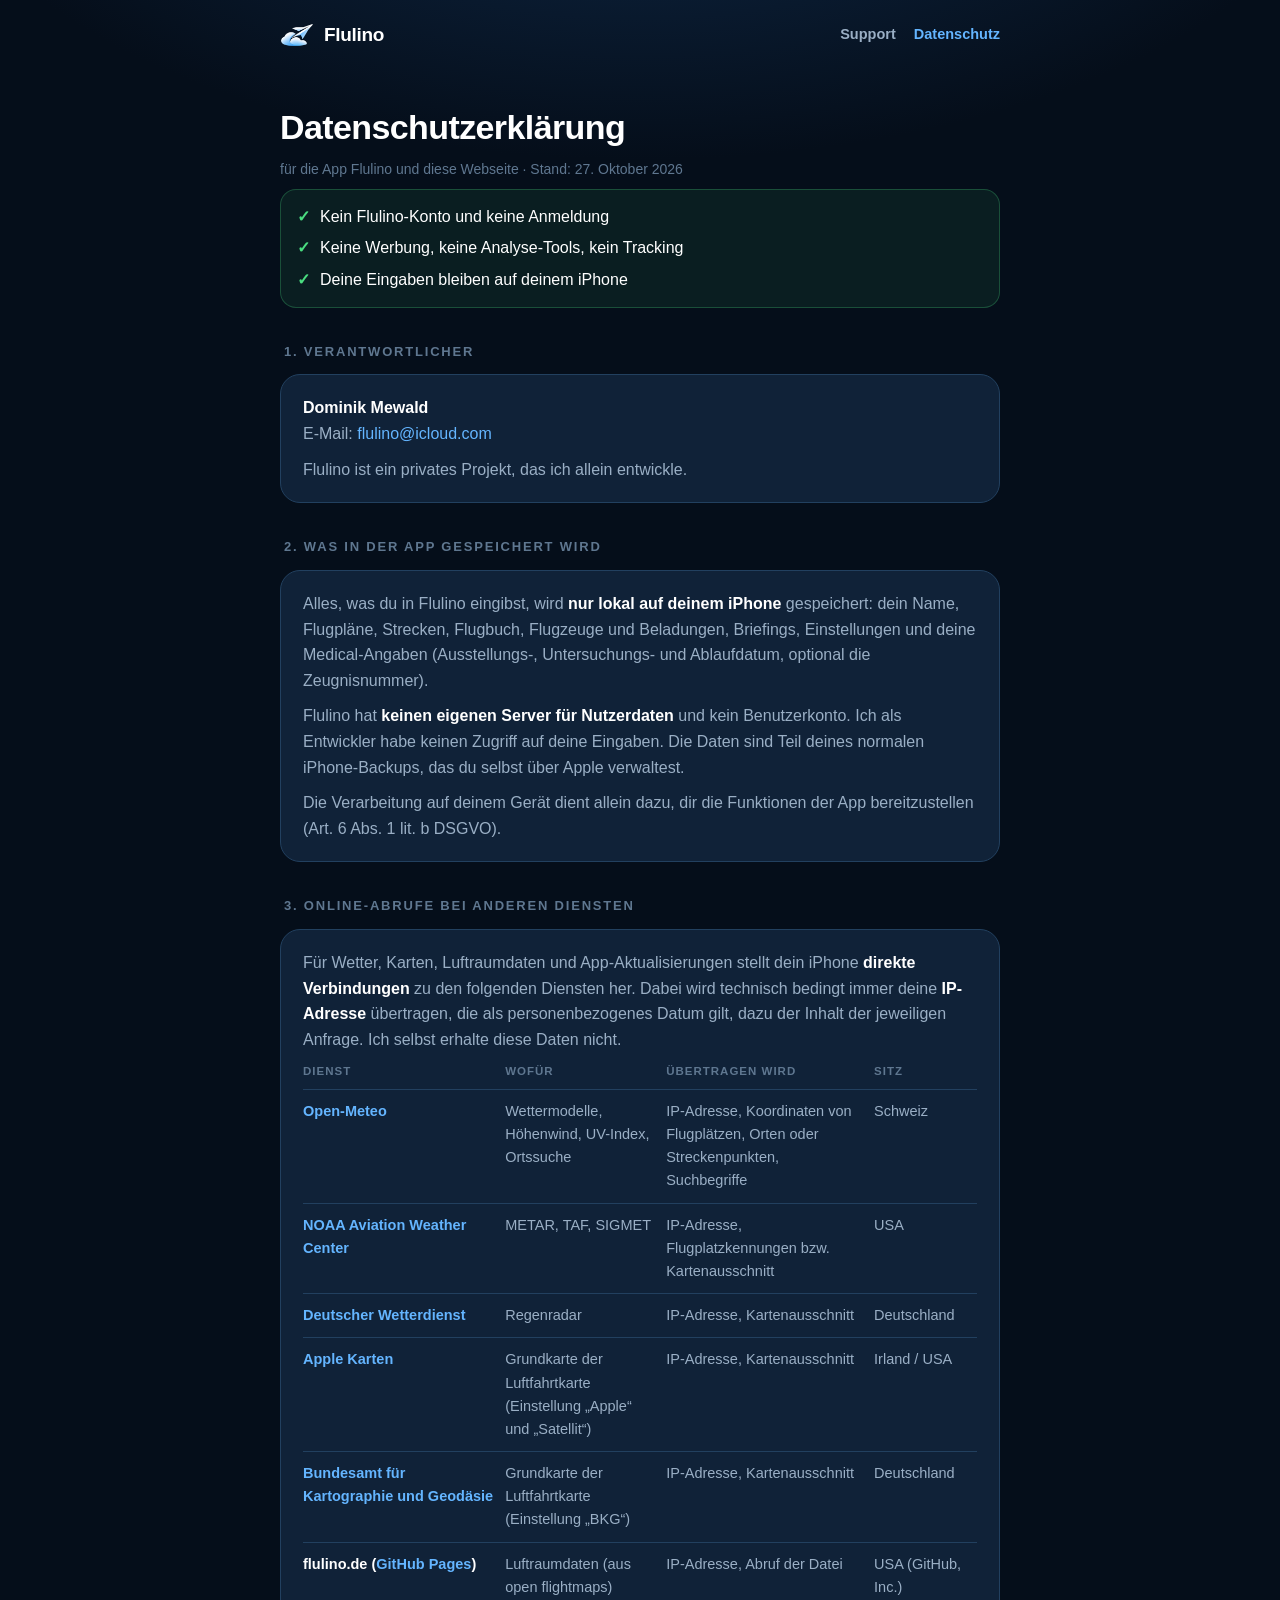
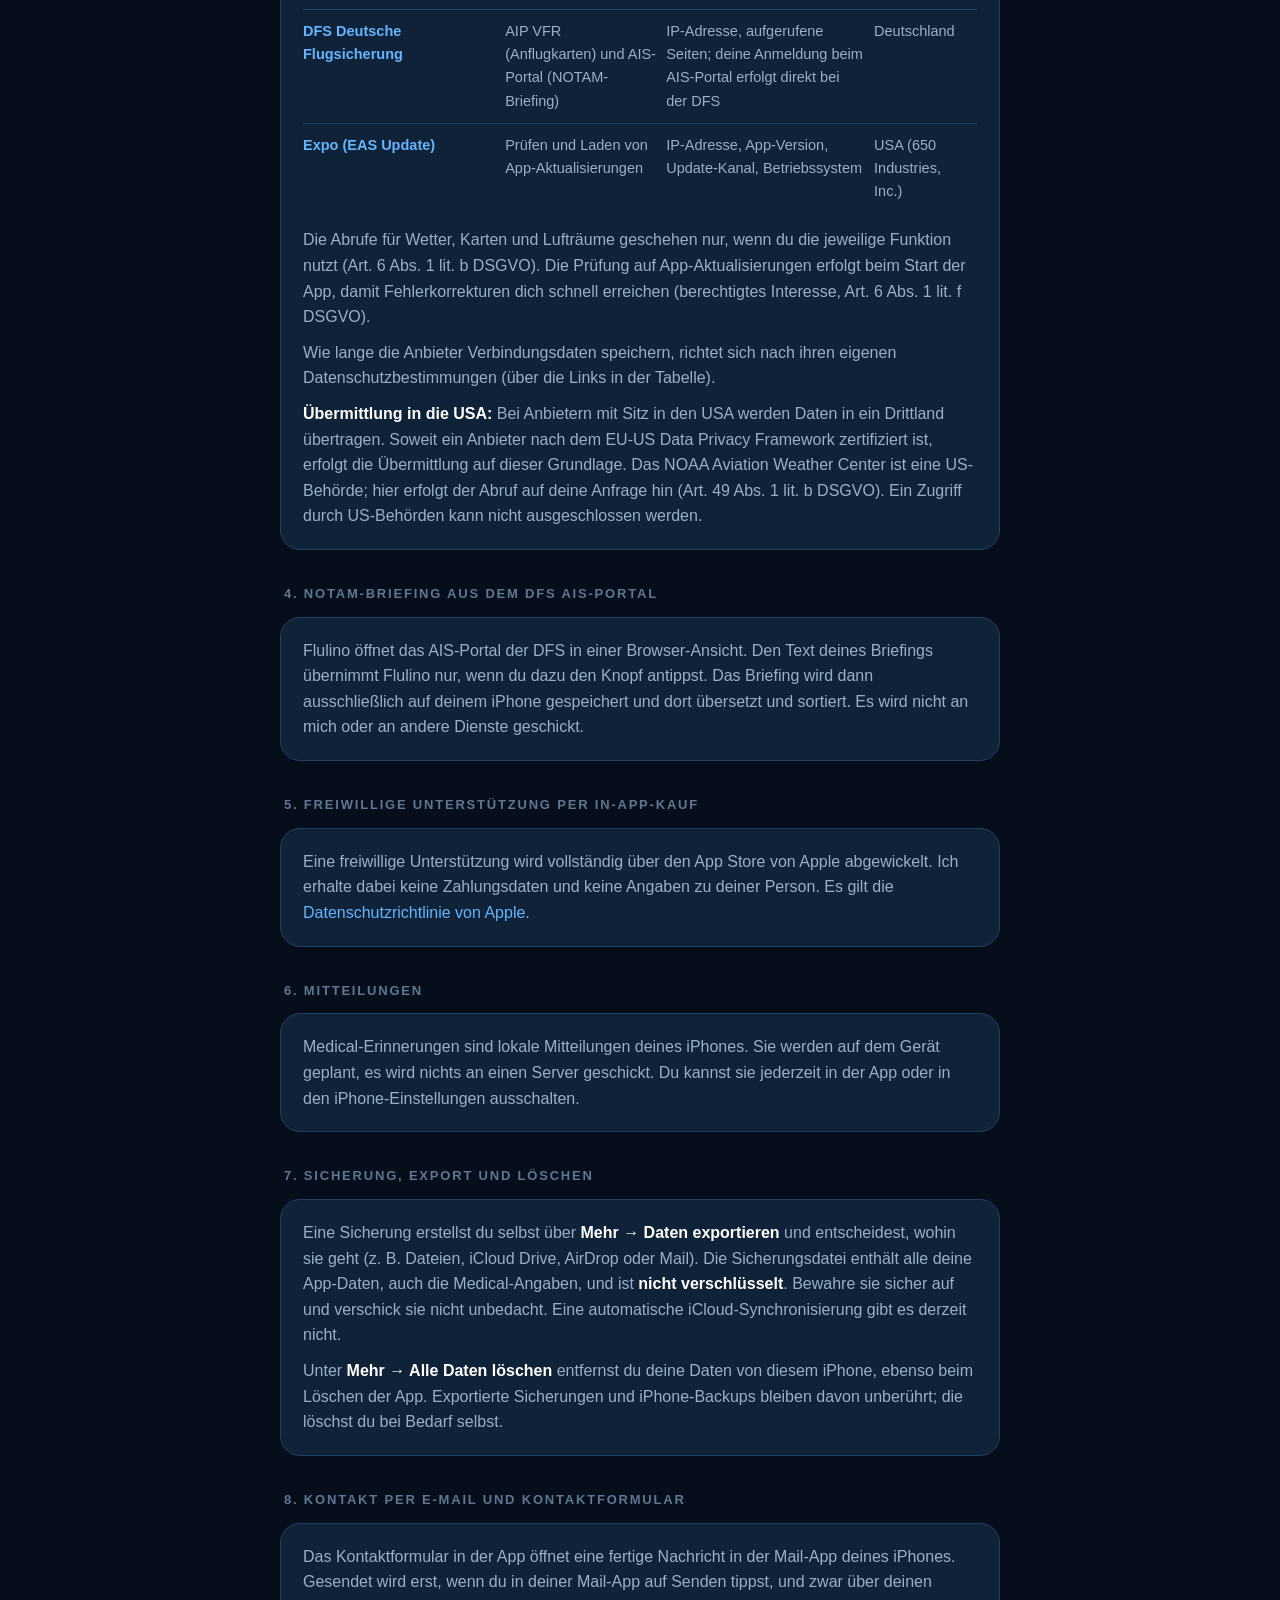
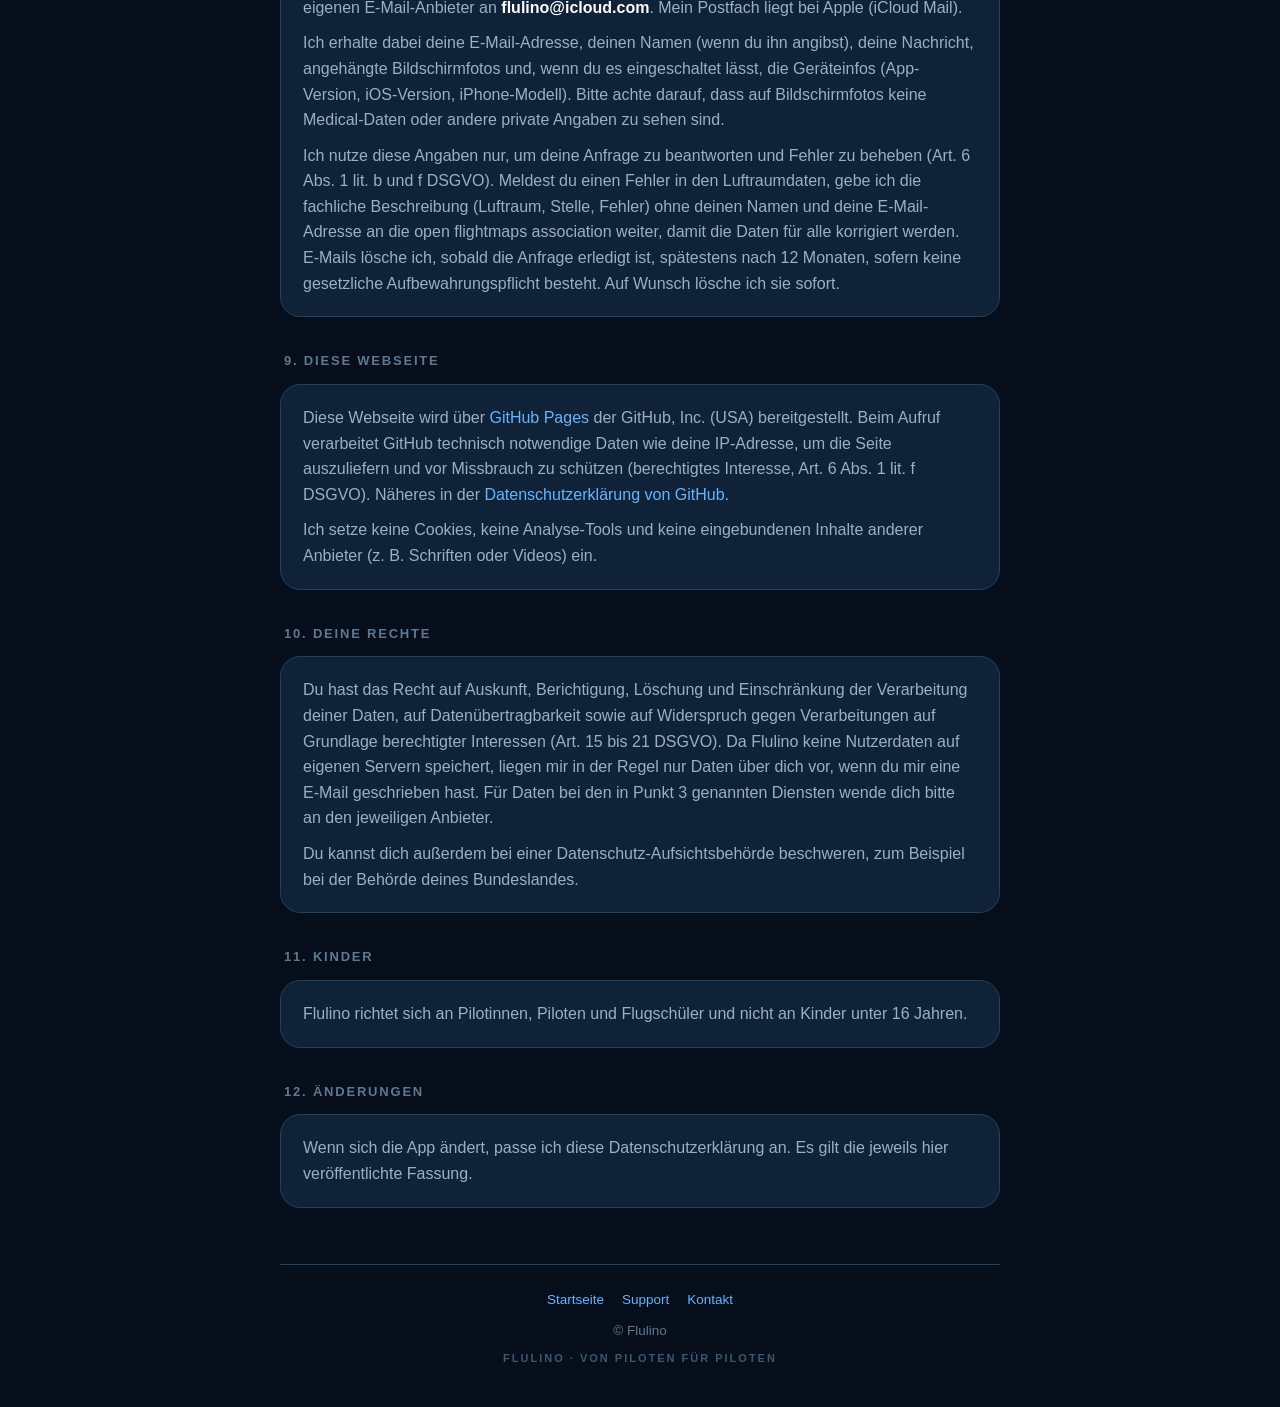
==== commit ac994384: "Add files via upload" ====
--- a/datenschutz.html
+++ b/datenschutz.html
@@ -7,7 +7,19 @@
   <meta name="description" content="Datenschutzerklärung der App Flulino und dieser Webseite.">
   <meta name="theme-color" content="#050E1A">
   <link rel="icon" href="favicon.png">
-  <link rel="stylesheet" href="style.css">
+  <link rel="stylesheet" href="style.css?v=25">
+  <style>
+    .tbl { width: 100%; border-collapse: collapse; font-size: 14.5px; }
+    .tbl th { text-align: left; color: var(--faint); font-size: 11.5px; letter-spacing: 1px; text-transform: uppercase; padding: 0 10px 8px 0; }
+    .tbl td { padding: 10px 10px 10px 0; border-top: 1px solid var(--border); vertical-align: top; }
+    .tbl td:first-child { color: var(--text); font-weight: 700; width: 30%; }
+    @media (max-width: 600px) {
+      .tbl thead { display: none; }
+      .tbl tr { display: block; border-top: 1px solid var(--border); padding: 10px 0; }
+      .tbl td { display: block; border: 0; padding: 2px 0; width: auto !important; }
+      .tbl td[data-l]::before { content: attr(data-l) ": "; color: var(--faint); font-weight: 700; }
+    }
+  </style>
 </head>
 <body>
   <div class="wrap doc">
@@ -17,76 +29,94 @@
     </nav>
 
     <h1>Datenschutzerklärung</h1>
-    <div class="stand">für die App Flulino und diese Webseite · Stand: Oktober 2026</div>
+    <div class="stand">für die App Flulino und diese Webseite · Stand: 27. Oktober 2026</div>
 
     <div class="good">
-      <div>Kein Konto und keine Anmeldung bei Flulino</div>
+      <div>Kein Flulino-Konto und keine Anmeldung</div>
       <div>Keine Werbung, keine Analyse-Tools, kein Tracking</div>
-      <div>Deine Daten bleiben auf deinem iPhone</div>
+      <div>Deine Eingaben bleiben auf deinem iPhone</div>
     </div>
 
     <h2>1. Verantwortlicher</h2>
     <div class="card">
       <p><b>Dominik Mewald</b><br>E-Mail: <a href="mailto:flulino@icloud.com">flulino@icloud.com</a></p>
+      <p>Flulino ist ein privates Projekt, das ich allein entwickle.</p>
     </div>
 
-    <h2>2. Daten in der App</h2>
+    <h2>2. Was in der App gespeichert wird</h2>
     <div class="card">
-      <p>Alles, was du in Flulino eingibst (Name, Flugpläne, Strecken, Flugbuch, Medical-Daten, Erinnerungen, Briefings und Einstellungen), wird <b>ausschließlich lokal auf deinem Gerät</b> gespeichert und ist Teil deines normalen iPhone-Backups. Flulino hat keinen eigenen Server. Ich als Entwickler habe keinen Zugriff auf diese Daten.</p>
-      <p>Die Medical-Daten sind Angaben zu deinem Tauglichkeitszeugnis (Nummer, Ausstellungs-, Untersuchungs- und Ablaufdatum). Auch sie bleiben ausschließlich auf deinem Gerät.</p>
+      <p>Alles, was du in Flulino eingibst, wird <b>nur lokal auf deinem iPhone</b> gespeichert: dein Name, Flugpläne, Strecken, Flugbuch, Flugzeuge und Beladungen, Briefings, Einstellungen und deine Medical-Angaben (Ausstellungs-, Untersuchungs- und Ablaufdatum, optional die Zeugnisnummer).</p>
+      <p>Flulino hat <b>keinen eigenen Server für Nutzerdaten</b> und kein Benutzerkonto. Ich als Entwickler habe keinen Zugriff auf deine Eingaben. Die Daten sind Teil deines normalen iPhone-Backups, das du selbst über Apple verwaltest.</p>
+      <p>Die Verarbeitung auf deinem Gerät dient allein dazu, dir die Funktionen der App bereitzustellen (Art. 6 Abs. 1 lit. b DSGVO).</p>
     </div>
 
-    <h2>3. Abfragen bei anderen Diensten</h2>
+    <h2>3. Online-Abrufe bei anderen Diensten</h2>
     <div class="card">
-      <p>Damit Wetter, Karten und Luftfahrtdaten funktionieren, fragt die App öffentliche Dienste direkt von deinem Gerät aus ab. Dabei werden technisch bedingt deine <b>IP-Adresse</b> und der Inhalt der jeweiligen Anfrage übertragen. Rechtsgrundlage ist Art. 6 Abs. 1 lit. b DSGVO (Bereitstellung der von dir genutzten Funktionen).</p>
-      <ul>
-        <li><b>Flugplatzkennungen und Koordinaten für Wetter</b> an <a href="https://open-meteo.com/en/terms">Open-Meteo</a> (Schweiz), das <a href="https://aviationweather.gov">NOAA Aviation Weather Center</a> (USA) und den <a href="https://www.dwd.de">Deutschen Wetterdienst</a></li>
-        <li><b>Kartenausschnitte</b> an das <a href="https://www.bkg.bund.de">Bundesamt für Kartographie und Geodäsie</a></li>
-        <li><b>Luftraumdaten</b> werden von dieser Webseite (flulino.de, siehe Punkt 8) geladen. Dabei wird nur die Datei abgerufen; außer der technisch nötigen IP-Adresse werden keine Angaben zu dir übertragen.</li>
-        <li><b>Ortsnamen bei der Suche</b> an Open-Meteo</li>
-        <li><b>Anflugkarten und NOTAM-Briefing</b>: Flulino öffnet die Webseiten der <a href="https://www.dfs.de">DFS Deutsche Flugsicherung</a> in einer Browser-Ansicht. Die Anmeldung beim AIS-Portal erfolgt direkt bei der DFS. Flulino übernimmt den Text deines Briefings nur, wenn du dazu den Knopf antippst, und speichert ihn nur auf deinem Gerät.</li>
-      </ul>
-      <p>Beim Aufruf von Diensten außerhalb der EU (NOAA in den USA) werden Daten in ein Drittland übertragen. Es werden dabei keine Angaben zu deiner Person übermittelt, nur die IP-Adresse und z. B. die angefragte Flugplatzkennung. Für diese Dienste gelten deren eigene Datenschutzbestimmungen.</p>
+      <p>Für Wetter, Karten, Luftraumdaten und App-Aktualisierungen stellt dein iPhone <b>direkte Verbindungen</b> zu den folgenden Diensten her. Dabei wird technisch bedingt immer deine <b>IP-Adresse</b> übertragen, die als personenbezogenes Datum gilt, dazu der Inhalt der jeweiligen Anfrage. Ich selbst erhalte diese Daten nicht.</p>
+      <table class="tbl">
+        <thead><tr><th>Dienst</th><th>Wofür</th><th>Übertragen wird</th><th>Sitz</th></tr></thead>
+        <tbody>
+          <tr><td><a href="https://open-meteo.com/en/terms">Open-Meteo</a></td><td data-l="Wofür">Wettermodelle, Höhenwind, UV-Index, Ortssuche</td><td data-l="Daten">IP-Adresse, Koordinaten von Flugplätzen, Orten oder Streckenpunkten, Suchbegriffe</td><td data-l="Sitz">Schweiz</td></tr>
+          <tr><td><a href="https://aviationweather.gov">NOAA Aviation Weather Center</a></td><td data-l="Wofür">METAR, TAF, SIGMET</td><td data-l="Daten">IP-Adresse, Flugplatzkennungen bzw. Kartenausschnitt</td><td data-l="Sitz">USA</td></tr>
+          <tr><td><a href="https://www.dwd.de">Deutscher Wetterdienst</a></td><td data-l="Wofür">Regenradar</td><td data-l="Daten">IP-Adresse, Kartenausschnitt</td><td data-l="Sitz">Deutschland</td></tr>
+          <tr><td><a href="https://www.apple.com/legal/privacy/">Apple Karten</a></td><td data-l="Wofür">Grundkarte der Luftfahrtkarte (Einstellung „Apple“ und „Satellit“)</td><td data-l="Daten">IP-Adresse, Kartenausschnitt</td><td data-l="Sitz">Irland / USA</td></tr>
+          <tr><td><a href="https://www.bkg.bund.de">Bundesamt für Kartographie und Geodäsie</a></td><td data-l="Wofür">Grundkarte der Luftfahrtkarte (Einstellung „BKG“)</td><td data-l="Daten">IP-Adresse, Kartenausschnitt</td><td data-l="Sitz">Deutschland</td></tr>
+          <tr><td>flulino.de (<a href="https://docs.github.com/site-policy/privacy-policies/github-general-privacy-statement">GitHub Pages</a>)</td><td data-l="Wofür">Luftraumdaten (aus open flightmaps)</td><td data-l="Daten">IP-Adresse, Abruf der Datei</td><td data-l="Sitz">USA (GitHub, Inc.)</td></tr>
+          <tr><td><a href="https://www.dfs.de">DFS Deutsche Flugsicherung</a></td><td data-l="Wofür">AIP VFR (Anflugkarten) und AIS-Portal (NOTAM-Briefing)</td><td data-l="Daten">IP-Adresse, aufgerufene Seiten; deine Anmeldung beim AIS-Portal erfolgt direkt bei der DFS</td><td data-l="Sitz">Deutschland</td></tr>
+          <tr><td><a href="https://expo.dev/privacy">Expo (EAS Update)</a></td><td data-l="Wofür">Prüfen und Laden von App-Aktualisierungen</td><td data-l="Daten">IP-Adresse, App-Version, Update-Kanal, Betriebssystem</td><td data-l="Sitz">USA (650 Industries, Inc.)</td></tr>
+        </tbody>
+      </table>
+      <p style="margin-top:14px">Die Abrufe für Wetter, Karten und Lufträume geschehen nur, wenn du die jeweilige Funktion nutzt (Art. 6 Abs. 1 lit. b DSGVO). Die Prüfung auf App-Aktualisierungen erfolgt beim Start der App, damit Fehlerkorrekturen dich schnell erreichen (berechtigtes Interesse, Art. 6 Abs. 1 lit. f DSGVO).</p>
+      <p>Wie lange die Anbieter Verbindungsdaten speichern, richtet sich nach ihren eigenen Datenschutzbestimmungen (über die Links in der Tabelle).</p>
+      <p><b>Übermittlung in die USA:</b> Bei Anbietern mit Sitz in den USA werden Daten in ein Drittland übertragen. Soweit ein Anbieter nach dem EU-US Data Privacy Framework zertifiziert ist, erfolgt die Übermittlung auf dieser Grundlage. Das NOAA Aviation Weather Center ist eine US-Behörde; hier erfolgt der Abruf auf deine Anfrage hin (Art. 49 Abs. 1 lit. b DSGVO). Ein Zugriff durch US-Behörden kann nicht ausgeschlossen werden.</p>
     </div>
 
-    <h2>4. Unterstützung per In-App-Kauf</h2>
+    <h2>4. NOTAM-Briefing aus dem DFS AIS-Portal</h2>
     <div class="card">
-      <p>Freiwillige Spenden werden vollständig über Apple abgewickelt. Ich erhalte dabei keine Zahlungsdaten und keine Angaben zu deiner Person. Es gilt die <a href="https://www.apple.com/legal/privacy/">Datenschutzrichtlinie von Apple</a>.</p>
+      <p>Flulino öffnet das AIS-Portal der DFS in einer Browser-Ansicht. Den Text deines Briefings übernimmt Flulino nur, wenn du dazu den Knopf antippst. Das Briefing wird dann ausschließlich auf deinem iPhone gespeichert und dort übersetzt und sortiert. Es wird nicht an mich oder an andere Dienste geschickt.</p>
     </div>
 
-    <h2>5. Mitteilungen</h2>
+    <h2>5. Freiwillige Unterstützung per In-App-Kauf</h2>
+    <div class="card">
+      <p>Eine freiwillige Unterstützung wird vollständig über den App Store von Apple abgewickelt. Ich erhalte dabei keine Zahlungsdaten und keine Angaben zu deiner Person. Es gilt die <a href="https://www.apple.com/legal/privacy/">Datenschutzrichtlinie von Apple</a>.</p>
+    </div>
+
+    <h2>6. Mitteilungen</h2>
     <div class="card">
       <p>Medical-Erinnerungen sind lokale Mitteilungen deines iPhones. Sie werden auf dem Gerät geplant, es wird nichts an einen Server geschickt. Du kannst sie jederzeit in der App oder in den iPhone-Einstellungen ausschalten.</p>
     </div>
 
-    <h2>6. Sicherung und Löschen</h2>
+    <h2>7. Sicherung, Export und Löschen</h2>
     <div class="card">
-      <p>Eine Sicherung erstellst du selbst über „Daten exportieren“ und entscheidest selbst, wo sie gespeichert wird (z. B. Dateien, iCloud Drive, AirDrop oder Mail).</p>
-      <p>Unter <b>Mehr → Alle Daten löschen</b> entfernst du jederzeit alle Daten von deinem Gerät. Beim Löschen der App werden ebenfalls alle Daten entfernt.</p>
+      <p>Eine Sicherung erstellst du selbst über <b>Mehr → Daten exportieren</b> und entscheidest, wohin sie geht (z. B. Dateien, iCloud Drive, AirDrop oder Mail). Die Sicherungsdatei enthält alle deine App-Daten, auch die Medical-Angaben, und ist <b>nicht verschlüsselt</b>. Bewahre sie sicher auf und verschick sie nicht unbedacht. Eine automatische iCloud-Synchronisierung gibt es derzeit nicht.</p>
+      <p>Unter <b>Mehr → Alle Daten löschen</b> entfernst du deine Daten von diesem iPhone, ebenso beim Löschen der App. Exportierte Sicherungen und iPhone-Backups bleiben davon unberührt; die löschst du bei Bedarf selbst.</p>
     </div>
 
-    <h2>7. Kontakt per E-Mail</h2>
+    <h2>8. Kontakt per E-Mail und Kontaktformular</h2>
     <div class="card">
-      <p>Wenn du mir eine E-Mail schreibst, verwende ich deine Adresse und den Inhalt nur, um deine Anfrage zu beantworten (Art. 6 Abs. 1 lit. b und f DSGVO). Die Mail wird gelöscht, sobald sie erledigt ist und keine Aufbewahrungspflicht besteht.</p>
+      <p>Das Kontaktformular in der App öffnet eine fertige Nachricht in der Mail-App deines iPhones. Gesendet wird erst, wenn du in deiner Mail-App auf Senden tippst, und zwar über deinen eigenen E-Mail-Anbieter an <b>flulino@icloud.com</b>. Mein Postfach liegt bei Apple (iCloud Mail).</p>
+      <p>Ich erhalte dabei deine E-Mail-Adresse, deinen Namen (wenn du ihn angibst), deine Nachricht, angehängte Bildschirmfotos und, wenn du es eingeschaltet lässt, die Geräteinfos (App-Version, iOS-Version, iPhone-Modell). Bitte achte darauf, dass auf Bildschirmfotos keine Medical-Daten oder andere private Angaben zu sehen sind.</p>
+      <p>Ich nutze diese Angaben nur, um deine Anfrage zu beantworten und Fehler zu beheben (Art. 6 Abs. 1 lit. b und f DSGVO). Meldest du einen Fehler in den Luftraumdaten, gebe ich die fachliche Beschreibung (Luftraum, Stelle, Fehler) ohne deinen Namen und deine E-Mail-Adresse an die open flightmaps association weiter, damit die Daten für alle korrigiert werden. E-Mails lösche ich, sobald die Anfrage erledigt ist, spätestens nach 12 Monaten, sofern keine gesetzliche Aufbewahrungspflicht besteht. Auf Wunsch lösche ich sie sofort.</p>
     </div>
 
-    <h2>8. Diese Webseite</h2>
+    <h2>9. Diese Webseite</h2>
     <div class="card">
-      <p>Diese Webseite wird über <a href="https://pages.github.com">GitHub Pages</a> der GitHub, Inc. (USA) bereitgestellt. Beim Aufruf verarbeitet GitHub technisch notwendige Daten wie deine IP-Adresse, um die Seite auszuliefern und vor Missbrauch zu schützen. Näheres in der <a href="https://docs.github.com/site-policy/privacy-policies/github-general-privacy-statement">Datenschutzerklärung von GitHub</a>. Ich setze keine Cookies und keine Analyse-Tools ein.</p>
+      <p>Diese Webseite wird über <a href="https://pages.github.com">GitHub Pages</a> der GitHub, Inc. (USA) bereitgestellt. Beim Aufruf verarbeitet GitHub technisch notwendige Daten wie deine IP-Adresse, um die Seite auszuliefern und vor Missbrauch zu schützen (berechtigtes Interesse, Art. 6 Abs. 1 lit. f DSGVO). Näheres in der <a href="https://docs.github.com/site-policy/privacy-policies/github-general-privacy-statement">Datenschutzerklärung von GitHub</a>.</p>
+      <p>Ich setze keine Cookies, keine Analyse-Tools und keine eingebundenen Inhalte anderer Anbieter (z. B. Schriften oder Videos) ein.</p>
     </div>
 
-    <h2>9. Deine Rechte</h2>
+    <h2>10. Deine Rechte</h2>
     <div class="card">
-      <p>Du hast das Recht auf Auskunft, Berichtigung, Löschung und Einschränkung der Verarbeitung deiner Daten, auf Datenübertragbarkeit sowie auf Widerspruch (Art. 15 bis 21 DSGVO). Da Flulino keine Daten auf eigenen Servern speichert, liegen mir in der Regel keine Daten über dich vor, außer wenn du mir eine E-Mail geschrieben hast.</p>
-      <p>Du kannst dich außerdem bei einer Datenschutz-Aufsichtsbehörde beschweren.</p>
+      <p>Du hast das Recht auf Auskunft, Berichtigung, Löschung und Einschränkung der Verarbeitung deiner Daten, auf Datenübertragbarkeit sowie auf Widerspruch gegen Verarbeitungen auf Grundlage berechtigter Interessen (Art. 15 bis 21 DSGVO). Da Flulino keine Nutzerdaten auf eigenen Servern speichert, liegen mir in der Regel nur Daten über dich vor, wenn du mir eine E-Mail geschrieben hast. Für Daten bei den in Punkt 3 genannten Diensten wende dich bitte an den jeweiligen Anbieter.</p>
+      <p>Du kannst dich außerdem bei einer Datenschutz-Aufsichtsbehörde beschweren, zum Beispiel bei der Behörde deines Bundeslandes.</p>
     </div>
 
-    <h2>10. Kinder</h2>
+    <h2>11. Kinder</h2>
     <div class="card">
-      <p>Flulino richtet sich an Pilotinnen und Piloten und nicht an Kinder unter 16 Jahren.</p>
+      <p>Flulino richtet sich an Pilotinnen, Piloten und Flugschüler und nicht an Kinder unter 16 Jahren.</p>
     </div>
 
-    <h2>11. Änderungen</h2>
+    <h2>12. Änderungen</h2>
     <div class="card">
       <p>Wenn sich die App ändert, passe ich diese Datenschutzerklärung an. Es gilt die jeweils hier veröffentlichte Fassung.</p>
     </div>
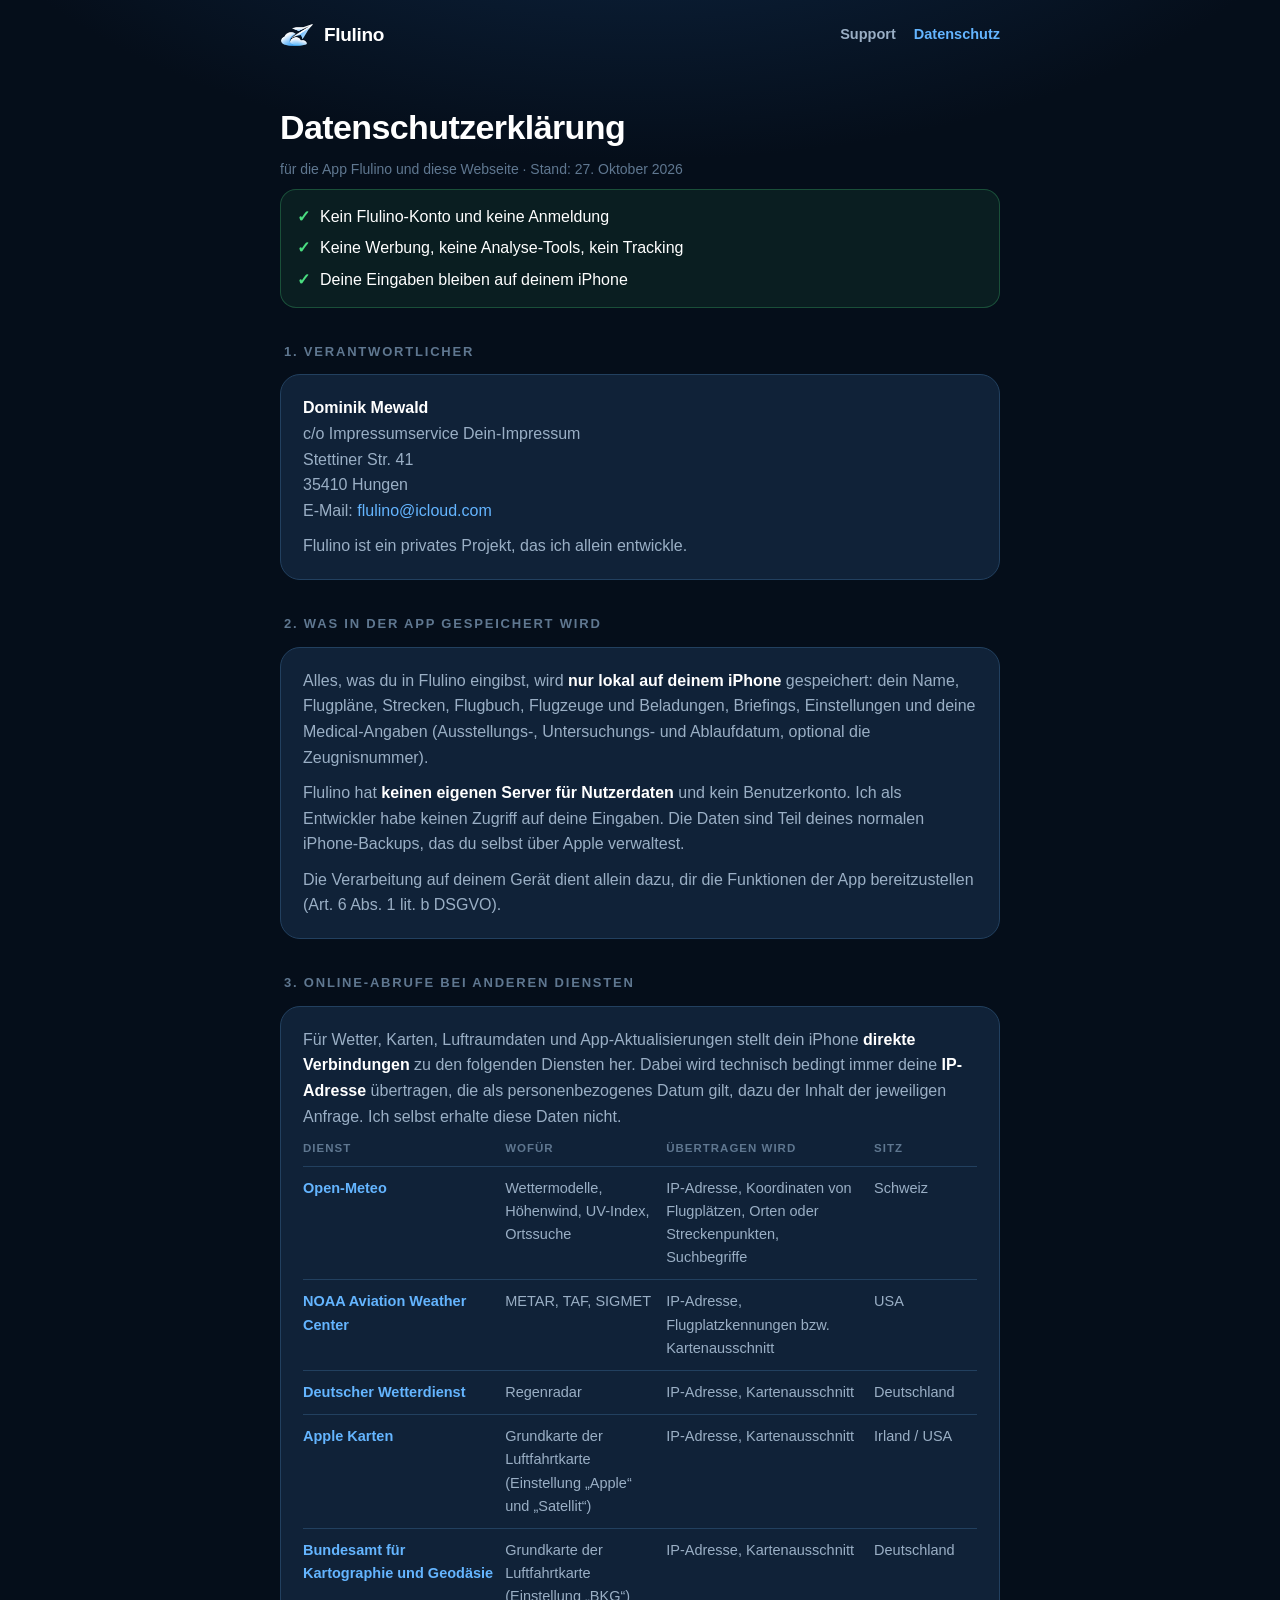
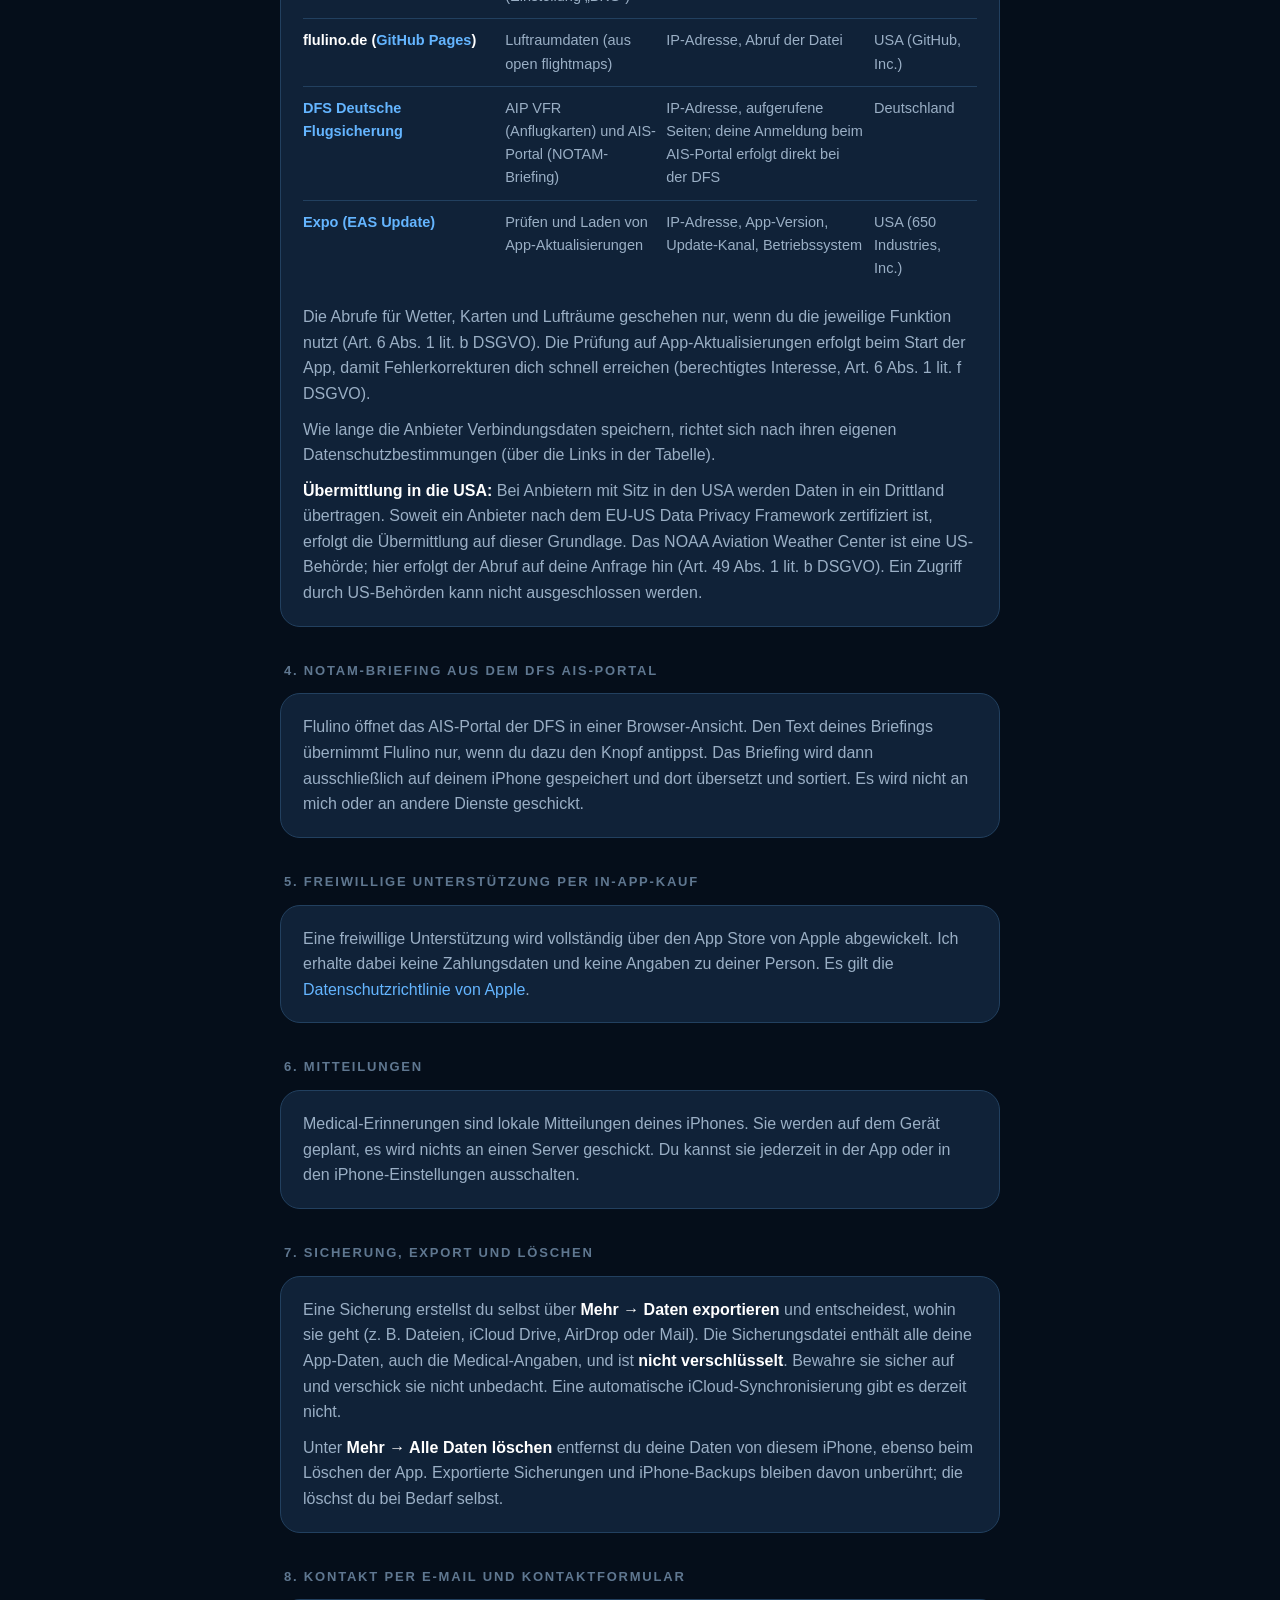
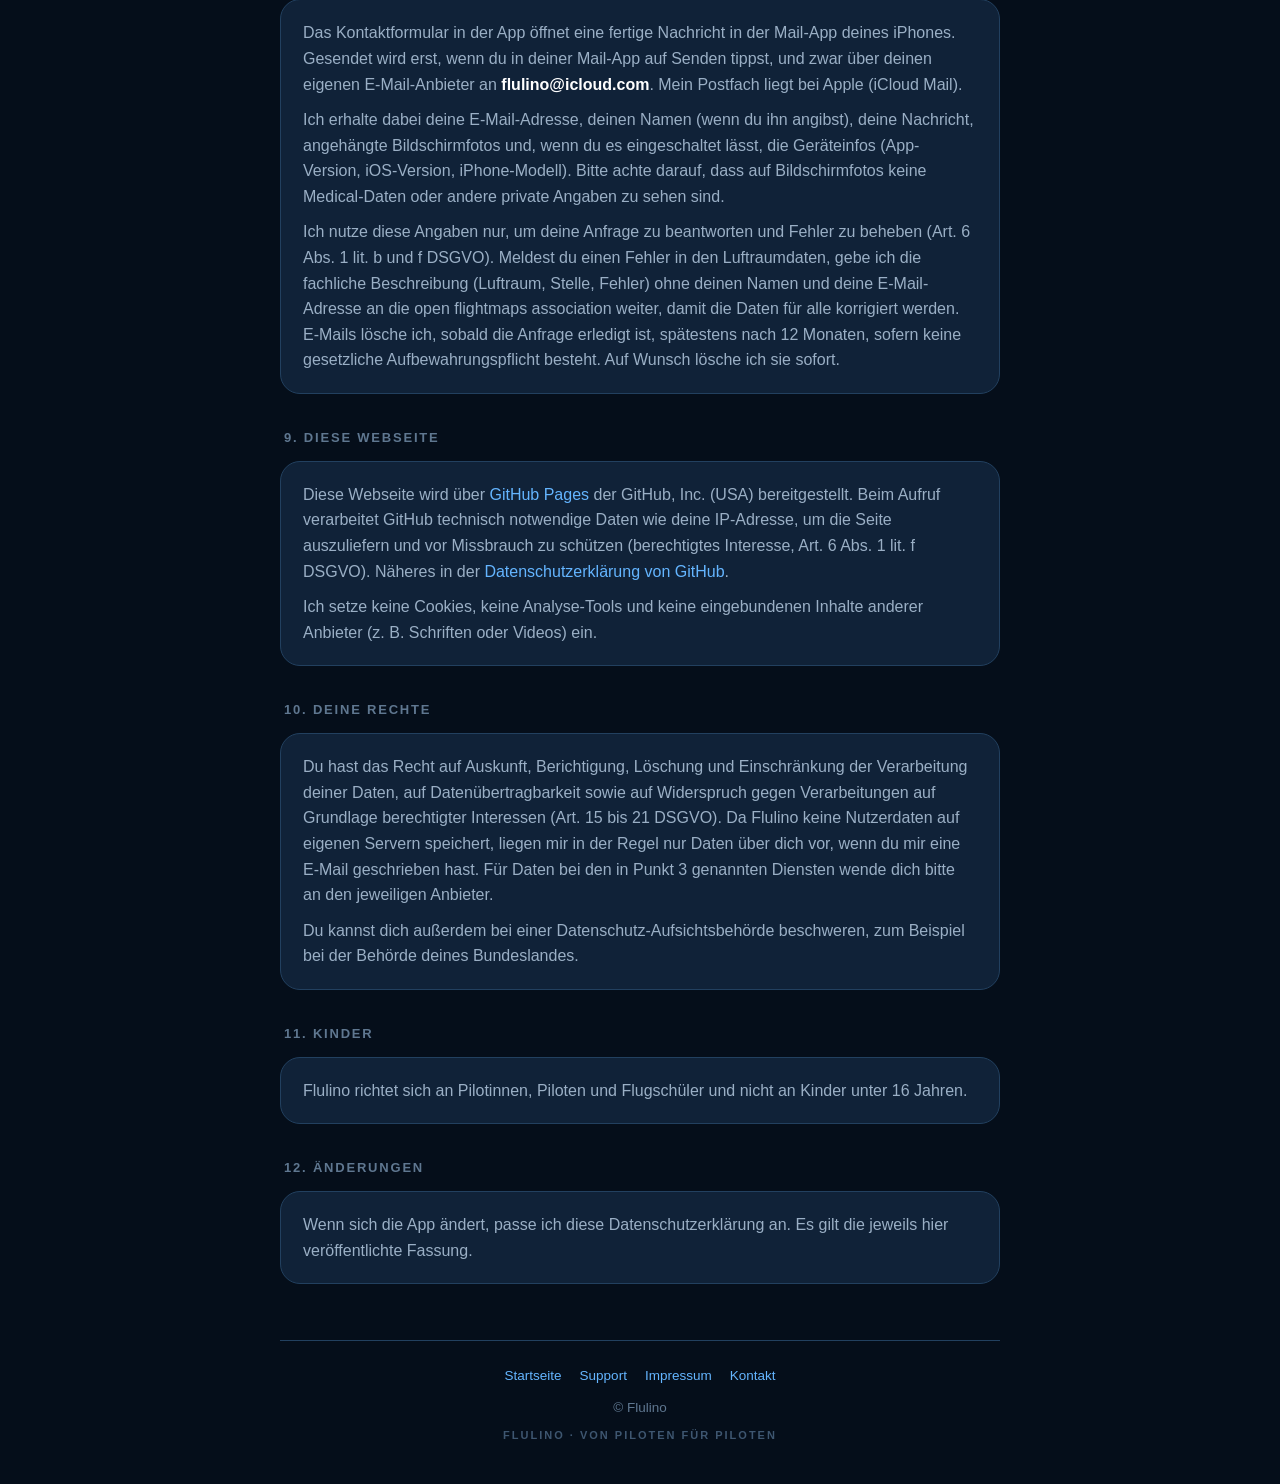
==== commit 8320d4cc: "Add files via upload" ====
--- a/datenschutz.html
+++ b/datenschutz.html
@@ -39,7 +39,7 @@
 
     <h2>1. Verantwortlicher</h2>
     <div class="card">
-      <p><b>Dominik Mewald</b><br>E-Mail: <a href="mailto:flulino@icloud.com">flulino@icloud.com</a></p>
+      <p><b>Dominik Mewald</b><br>c/o Impressumservice Dein-Impressum<br>Stettiner Str. 41<br>35410 Hungen<br>E-Mail: <a href="mailto:flulino@icloud.com">flulino@icloud.com</a></p>
       <p>Flulino ist ein privates Projekt, das ich allein entwickle.</p>
     </div>
 
@@ -122,7 +122,7 @@
     </div>
 
     <footer>
-      <div class="links"><a href="./">Startseite</a><a href="./#support">Support</a><a href="mailto:flulino@icloud.com">Kontakt</a></div>
+      <div class="links"><a href="./">Startseite</a><a href="./#support">Support</a><a href="impressum.html">Impressum</a><a href="mailto:flulino@icloud.com">Kontakt</a></div>
       © Flulino
       <div class="tag">FLULINO · VON PILOTEN FÜR PILOTEN</div>
     </footer>
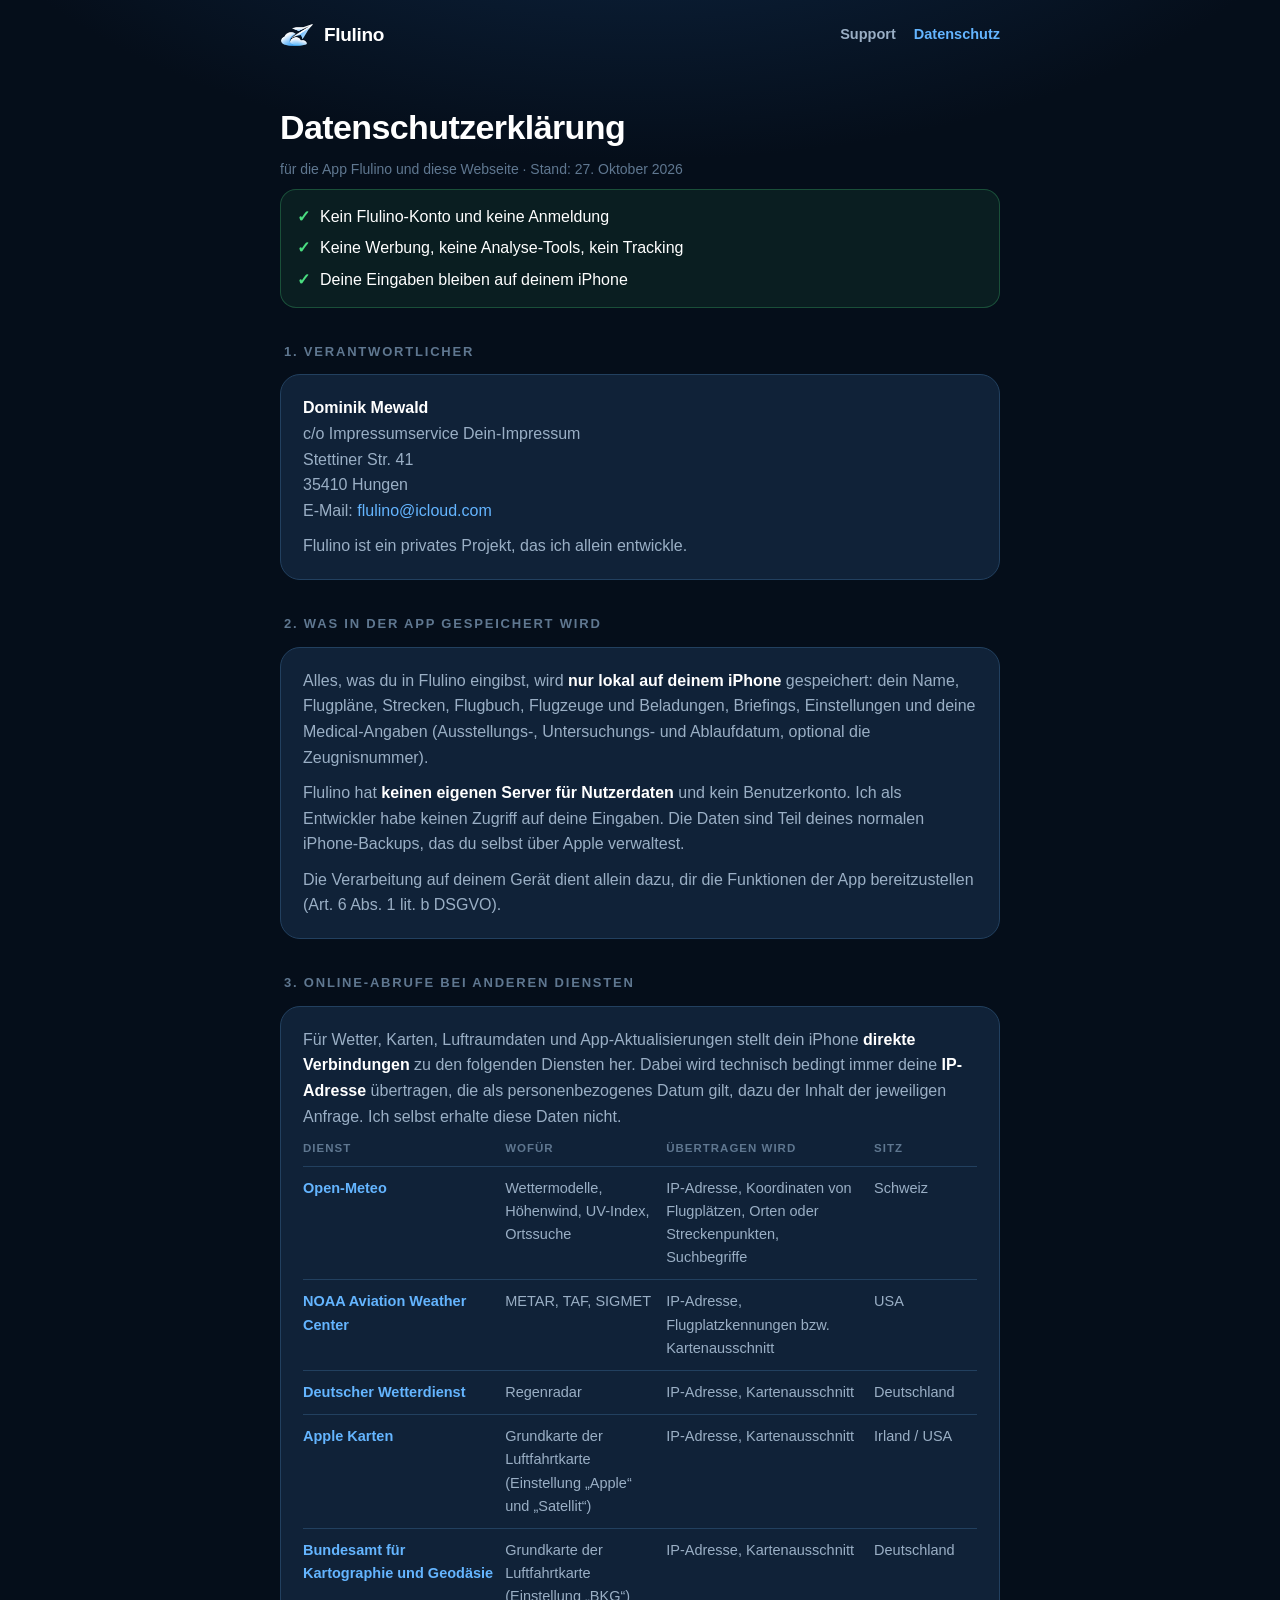
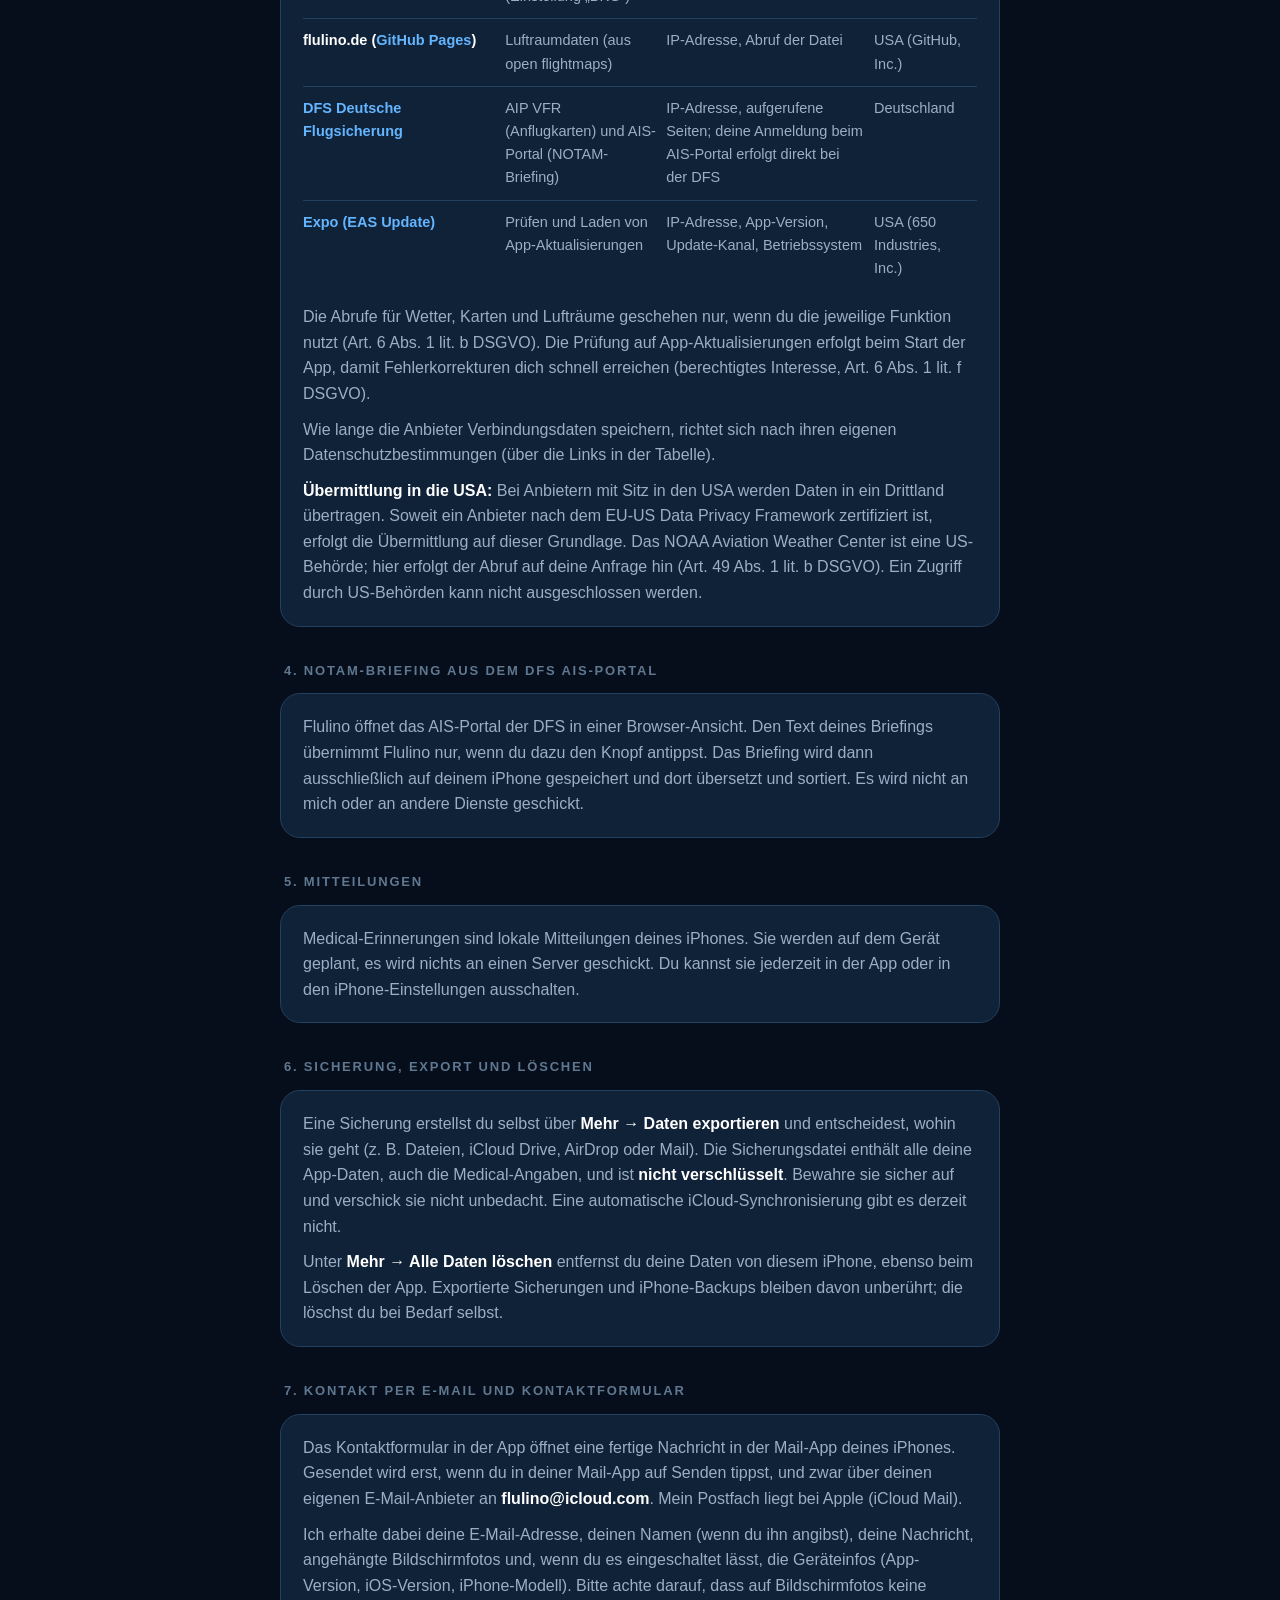
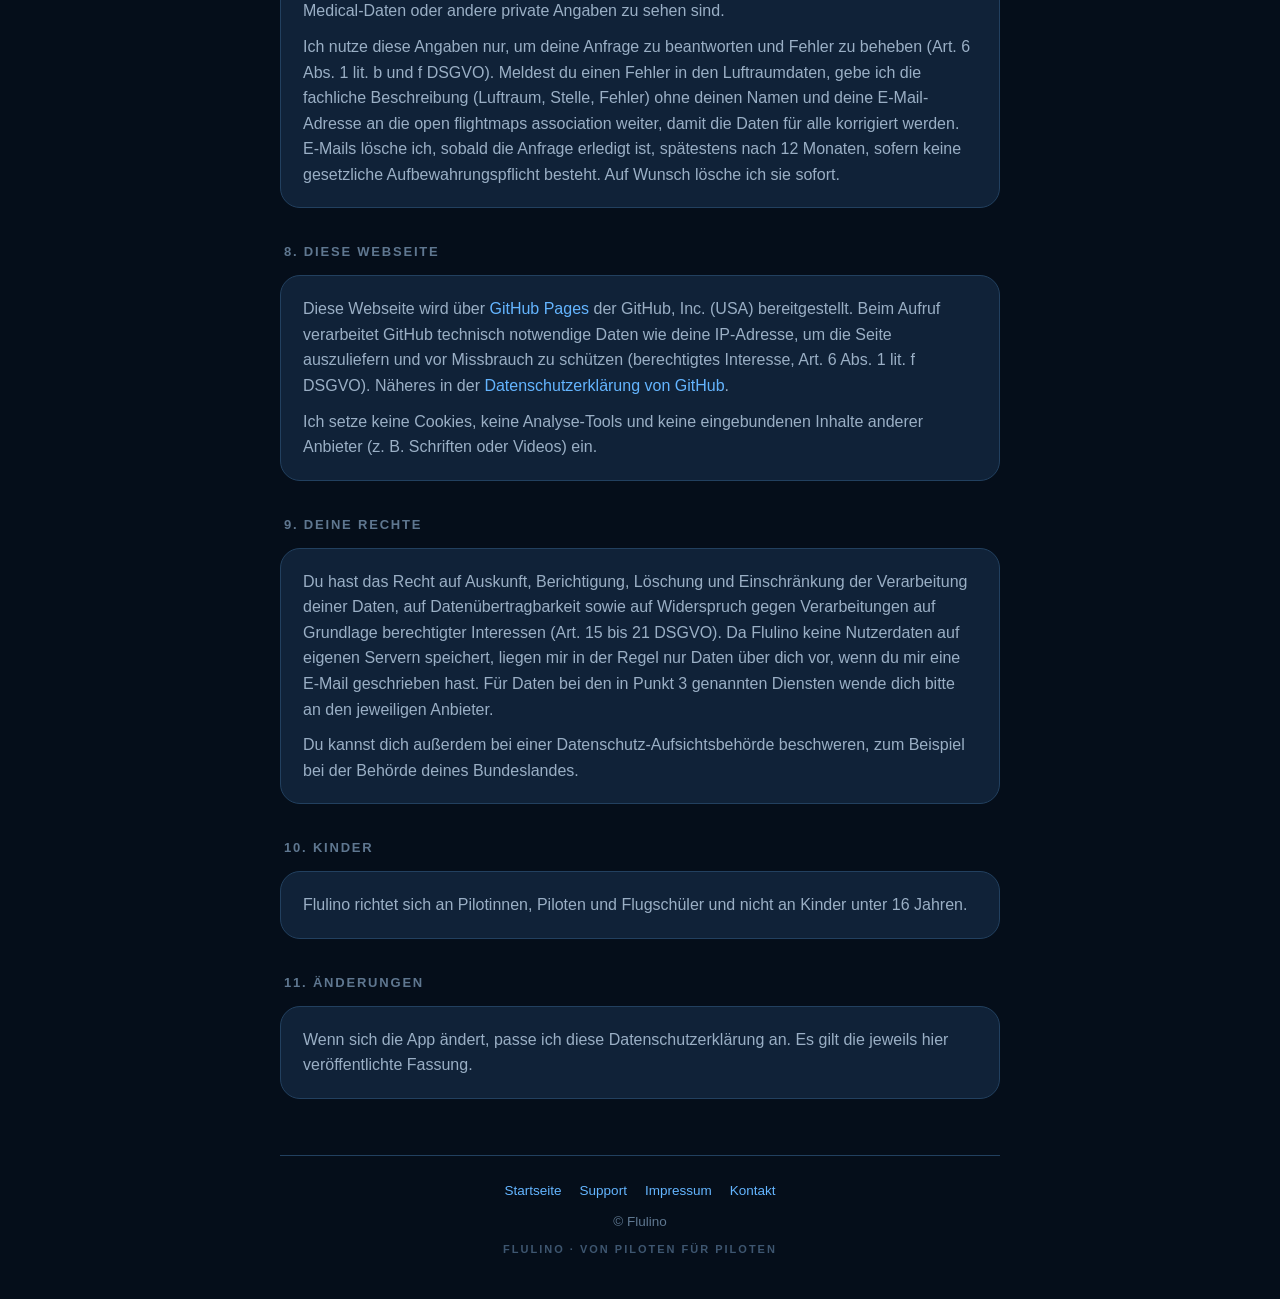
==== commit 7133ebaa: "Add files via upload" ====
--- a/datenschutz.html
+++ b/datenschutz.html
@@ -76,47 +76,42 @@
       <p>Flulino öffnet das AIS-Portal der DFS in einer Browser-Ansicht. Den Text deines Briefings übernimmt Flulino nur, wenn du dazu den Knopf antippst. Das Briefing wird dann ausschließlich auf deinem iPhone gespeichert und dort übersetzt und sortiert. Es wird nicht an mich oder an andere Dienste geschickt.</p>
     </div>
 
-    <h2>5. Freiwillige Unterstützung per In-App-Kauf</h2>
-    <div class="card">
-      <p>Eine freiwillige Unterstützung wird vollständig über den App Store von Apple abgewickelt. Ich erhalte dabei keine Zahlungsdaten und keine Angaben zu deiner Person. Es gilt die <a href="https://www.apple.com/legal/privacy/">Datenschutzrichtlinie von Apple</a>.</p>
-    </div>
-
-    <h2>6. Mitteilungen</h2>
+    <h2>5. Mitteilungen</h2>
     <div class="card">
       <p>Medical-Erinnerungen sind lokale Mitteilungen deines iPhones. Sie werden auf dem Gerät geplant, es wird nichts an einen Server geschickt. Du kannst sie jederzeit in der App oder in den iPhone-Einstellungen ausschalten.</p>
     </div>
 
-    <h2>7. Sicherung, Export und Löschen</h2>
+    <h2>6. Sicherung, Export und Löschen</h2>
     <div class="card">
       <p>Eine Sicherung erstellst du selbst über <b>Mehr → Daten exportieren</b> und entscheidest, wohin sie geht (z. B. Dateien, iCloud Drive, AirDrop oder Mail). Die Sicherungsdatei enthält alle deine App-Daten, auch die Medical-Angaben, und ist <b>nicht verschlüsselt</b>. Bewahre sie sicher auf und verschick sie nicht unbedacht. Eine automatische iCloud-Synchronisierung gibt es derzeit nicht.</p>
       <p>Unter <b>Mehr → Alle Daten löschen</b> entfernst du deine Daten von diesem iPhone, ebenso beim Löschen der App. Exportierte Sicherungen und iPhone-Backups bleiben davon unberührt; die löschst du bei Bedarf selbst.</p>
     </div>
 
-    <h2>8. Kontakt per E-Mail und Kontaktformular</h2>
+    <h2>7. Kontakt per E-Mail und Kontaktformular</h2>
     <div class="card">
       <p>Das Kontaktformular in der App öffnet eine fertige Nachricht in der Mail-App deines iPhones. Gesendet wird erst, wenn du in deiner Mail-App auf Senden tippst, und zwar über deinen eigenen E-Mail-Anbieter an <b>flulino@icloud.com</b>. Mein Postfach liegt bei Apple (iCloud Mail).</p>
       <p>Ich erhalte dabei deine E-Mail-Adresse, deinen Namen (wenn du ihn angibst), deine Nachricht, angehängte Bildschirmfotos und, wenn du es eingeschaltet lässt, die Geräteinfos (App-Version, iOS-Version, iPhone-Modell). Bitte achte darauf, dass auf Bildschirmfotos keine Medical-Daten oder andere private Angaben zu sehen sind.</p>
       <p>Ich nutze diese Angaben nur, um deine Anfrage zu beantworten und Fehler zu beheben (Art. 6 Abs. 1 lit. b und f DSGVO). Meldest du einen Fehler in den Luftraumdaten, gebe ich die fachliche Beschreibung (Luftraum, Stelle, Fehler) ohne deinen Namen und deine E-Mail-Adresse an die open flightmaps association weiter, damit die Daten für alle korrigiert werden. E-Mails lösche ich, sobald die Anfrage erledigt ist, spätestens nach 12 Monaten, sofern keine gesetzliche Aufbewahrungspflicht besteht. Auf Wunsch lösche ich sie sofort.</p>
     </div>
 
-    <h2>9. Diese Webseite</h2>
+    <h2>8. Diese Webseite</h2>
     <div class="card">
       <p>Diese Webseite wird über <a href="https://pages.github.com">GitHub Pages</a> der GitHub, Inc. (USA) bereitgestellt. Beim Aufruf verarbeitet GitHub technisch notwendige Daten wie deine IP-Adresse, um die Seite auszuliefern und vor Missbrauch zu schützen (berechtigtes Interesse, Art. 6 Abs. 1 lit. f DSGVO). Näheres in der <a href="https://docs.github.com/site-policy/privacy-policies/github-general-privacy-statement">Datenschutzerklärung von GitHub</a>.</p>
       <p>Ich setze keine Cookies, keine Analyse-Tools und keine eingebundenen Inhalte anderer Anbieter (z. B. Schriften oder Videos) ein.</p>
     </div>
 
-    <h2>10. Deine Rechte</h2>
+    <h2>9. Deine Rechte</h2>
     <div class="card">
       <p>Du hast das Recht auf Auskunft, Berichtigung, Löschung und Einschränkung der Verarbeitung deiner Daten, auf Datenübertragbarkeit sowie auf Widerspruch gegen Verarbeitungen auf Grundlage berechtigter Interessen (Art. 15 bis 21 DSGVO). Da Flulino keine Nutzerdaten auf eigenen Servern speichert, liegen mir in der Regel nur Daten über dich vor, wenn du mir eine E-Mail geschrieben hast. Für Daten bei den in Punkt 3 genannten Diensten wende dich bitte an den jeweiligen Anbieter.</p>
       <p>Du kannst dich außerdem bei einer Datenschutz-Aufsichtsbehörde beschweren, zum Beispiel bei der Behörde deines Bundeslandes.</p>
     </div>
 
-    <h2>11. Kinder</h2>
+    <h2>10. Kinder</h2>
     <div class="card">
       <p>Flulino richtet sich an Pilotinnen, Piloten und Flugschüler und nicht an Kinder unter 16 Jahren.</p>
     </div>
 
-    <h2>12. Änderungen</h2>
+    <h2>11. Änderungen</h2>
     <div class="card">
       <p>Wenn sich die App ändert, passe ich diese Datenschutzerklärung an. Es gilt die jeweils hier veröffentlichte Fassung.</p>
     </div>
